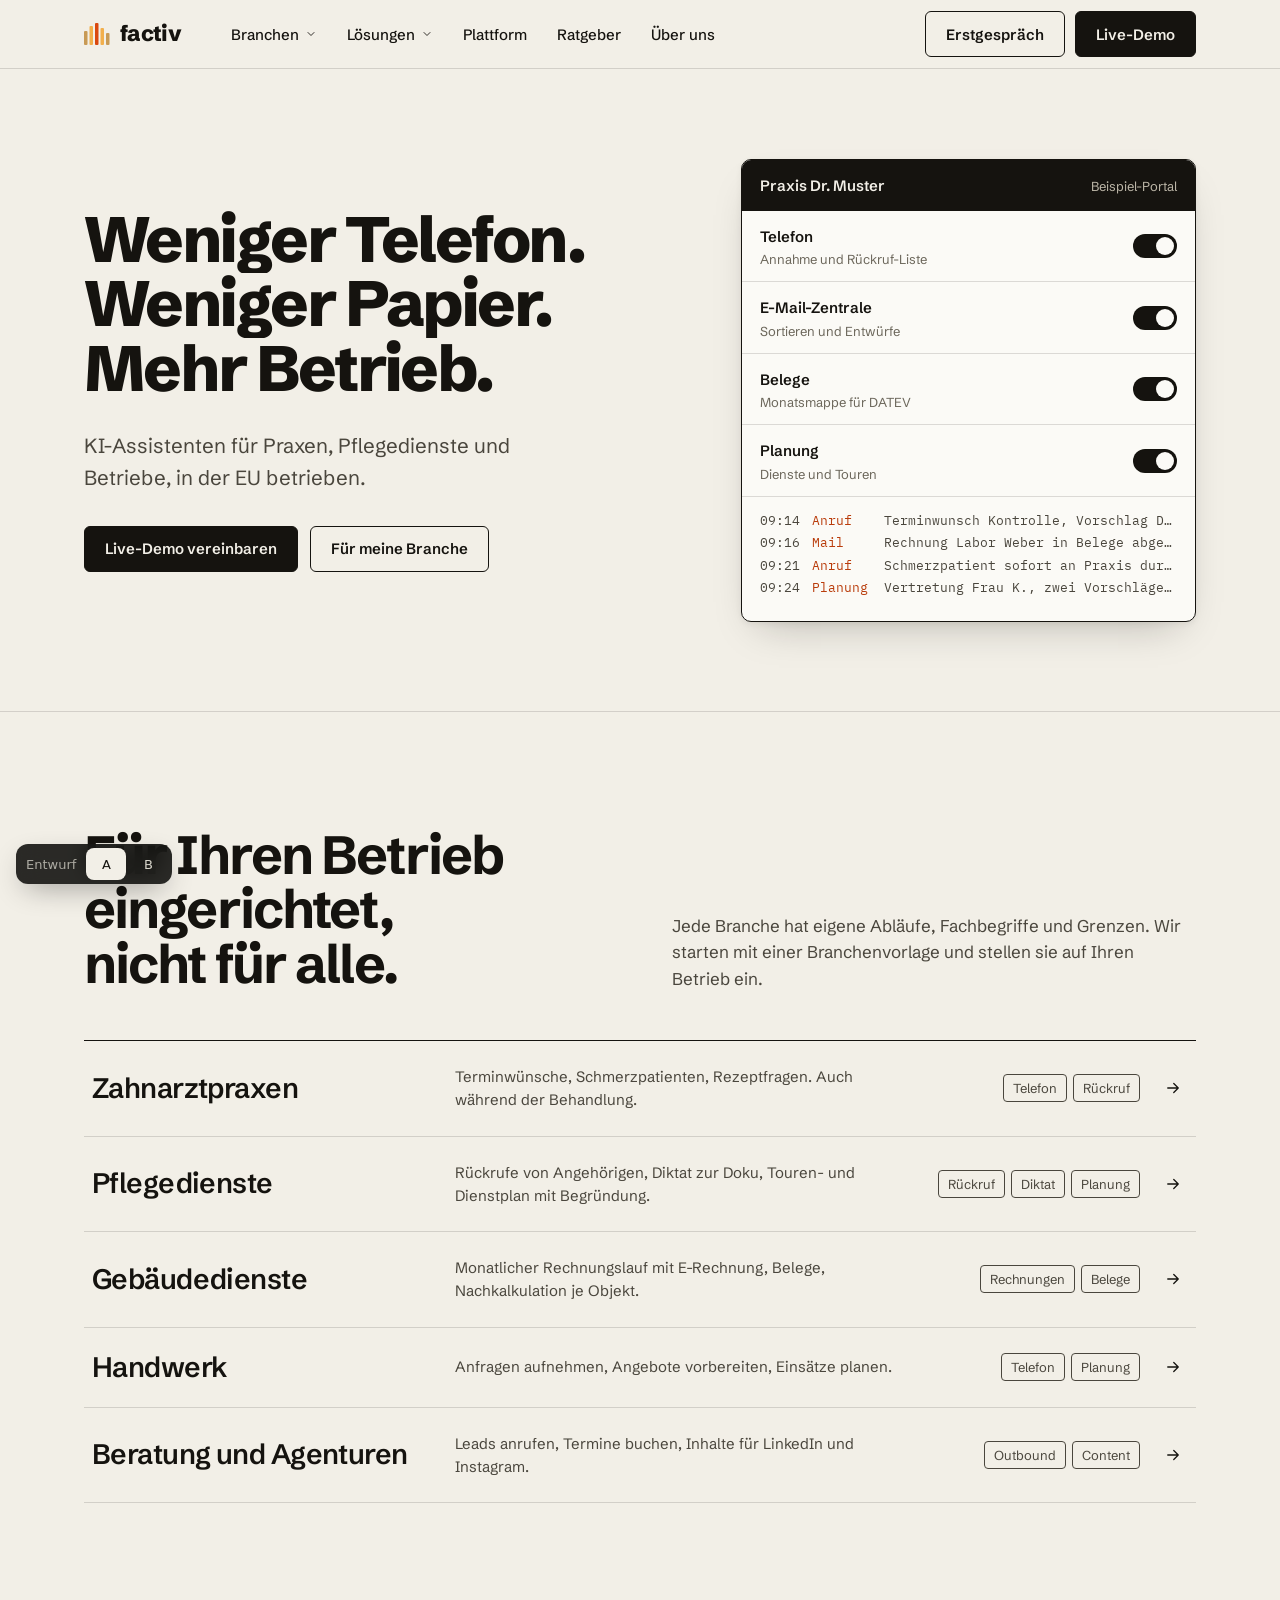
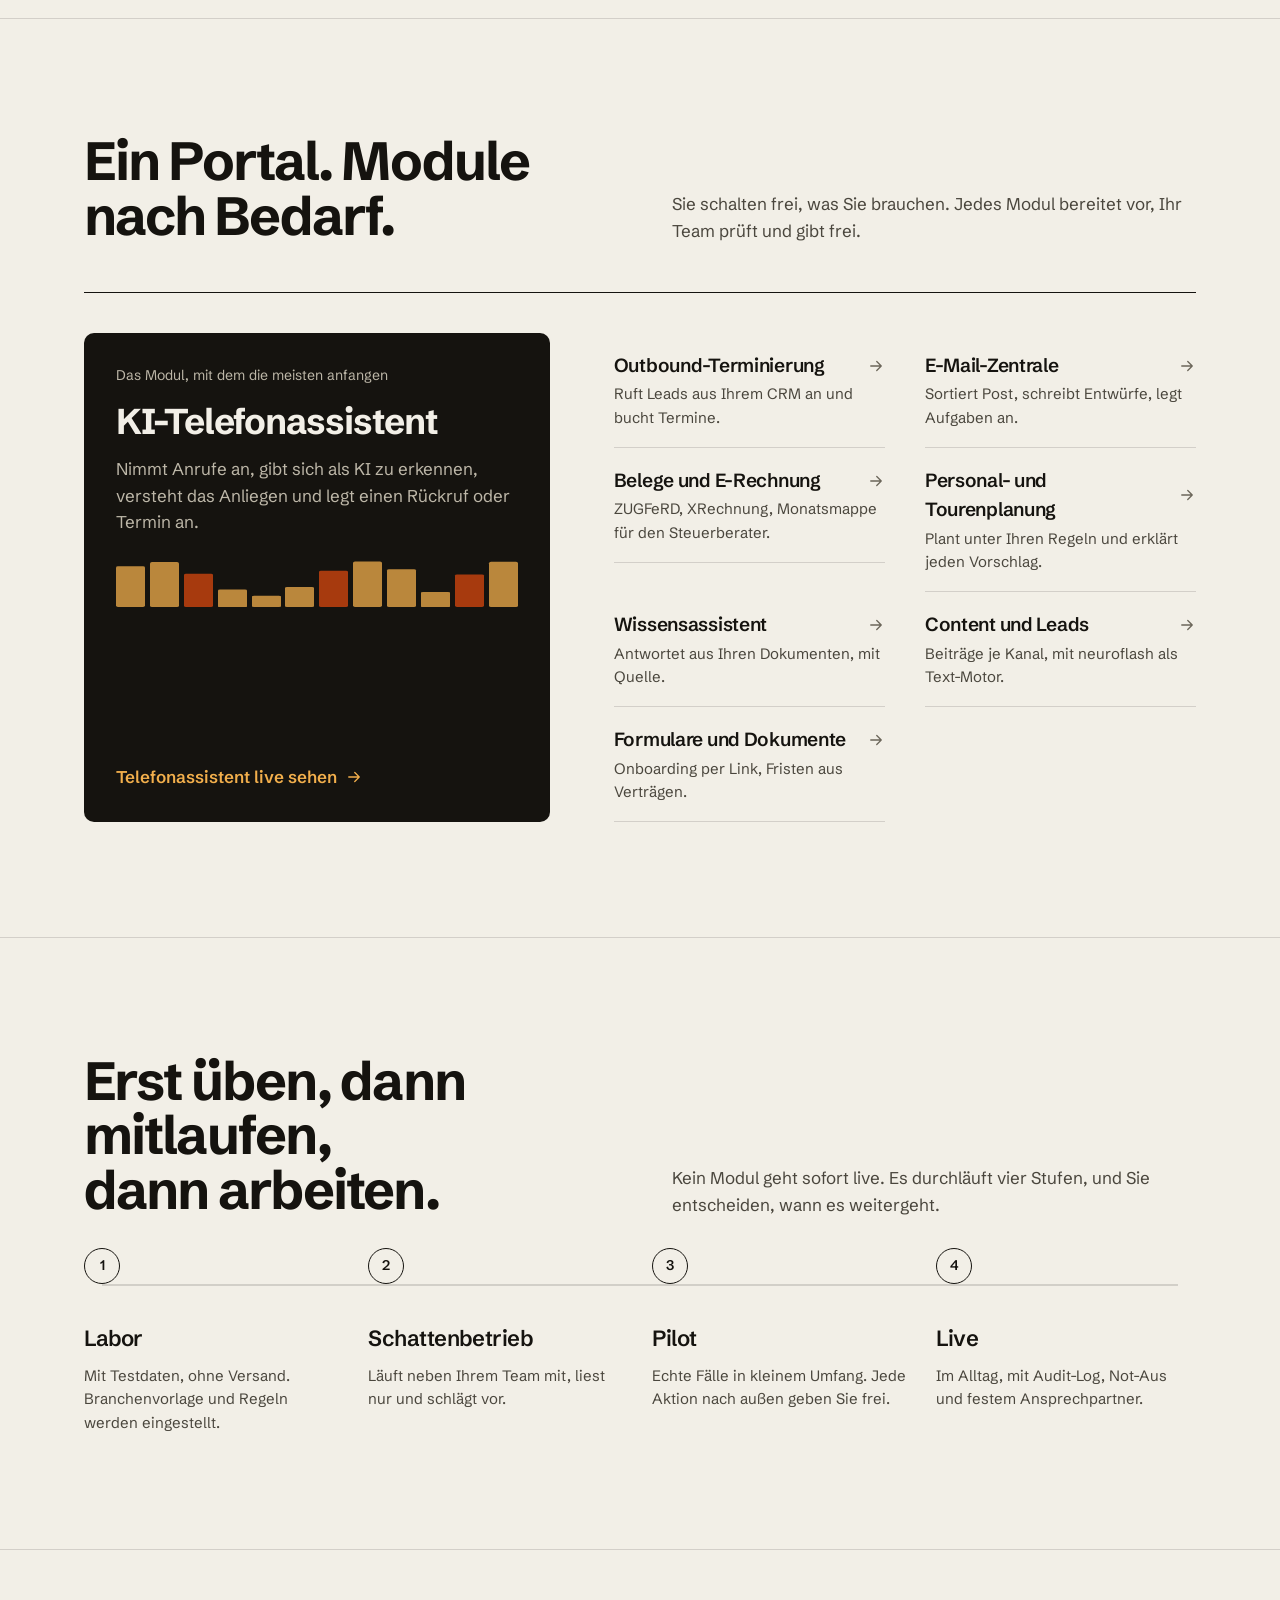
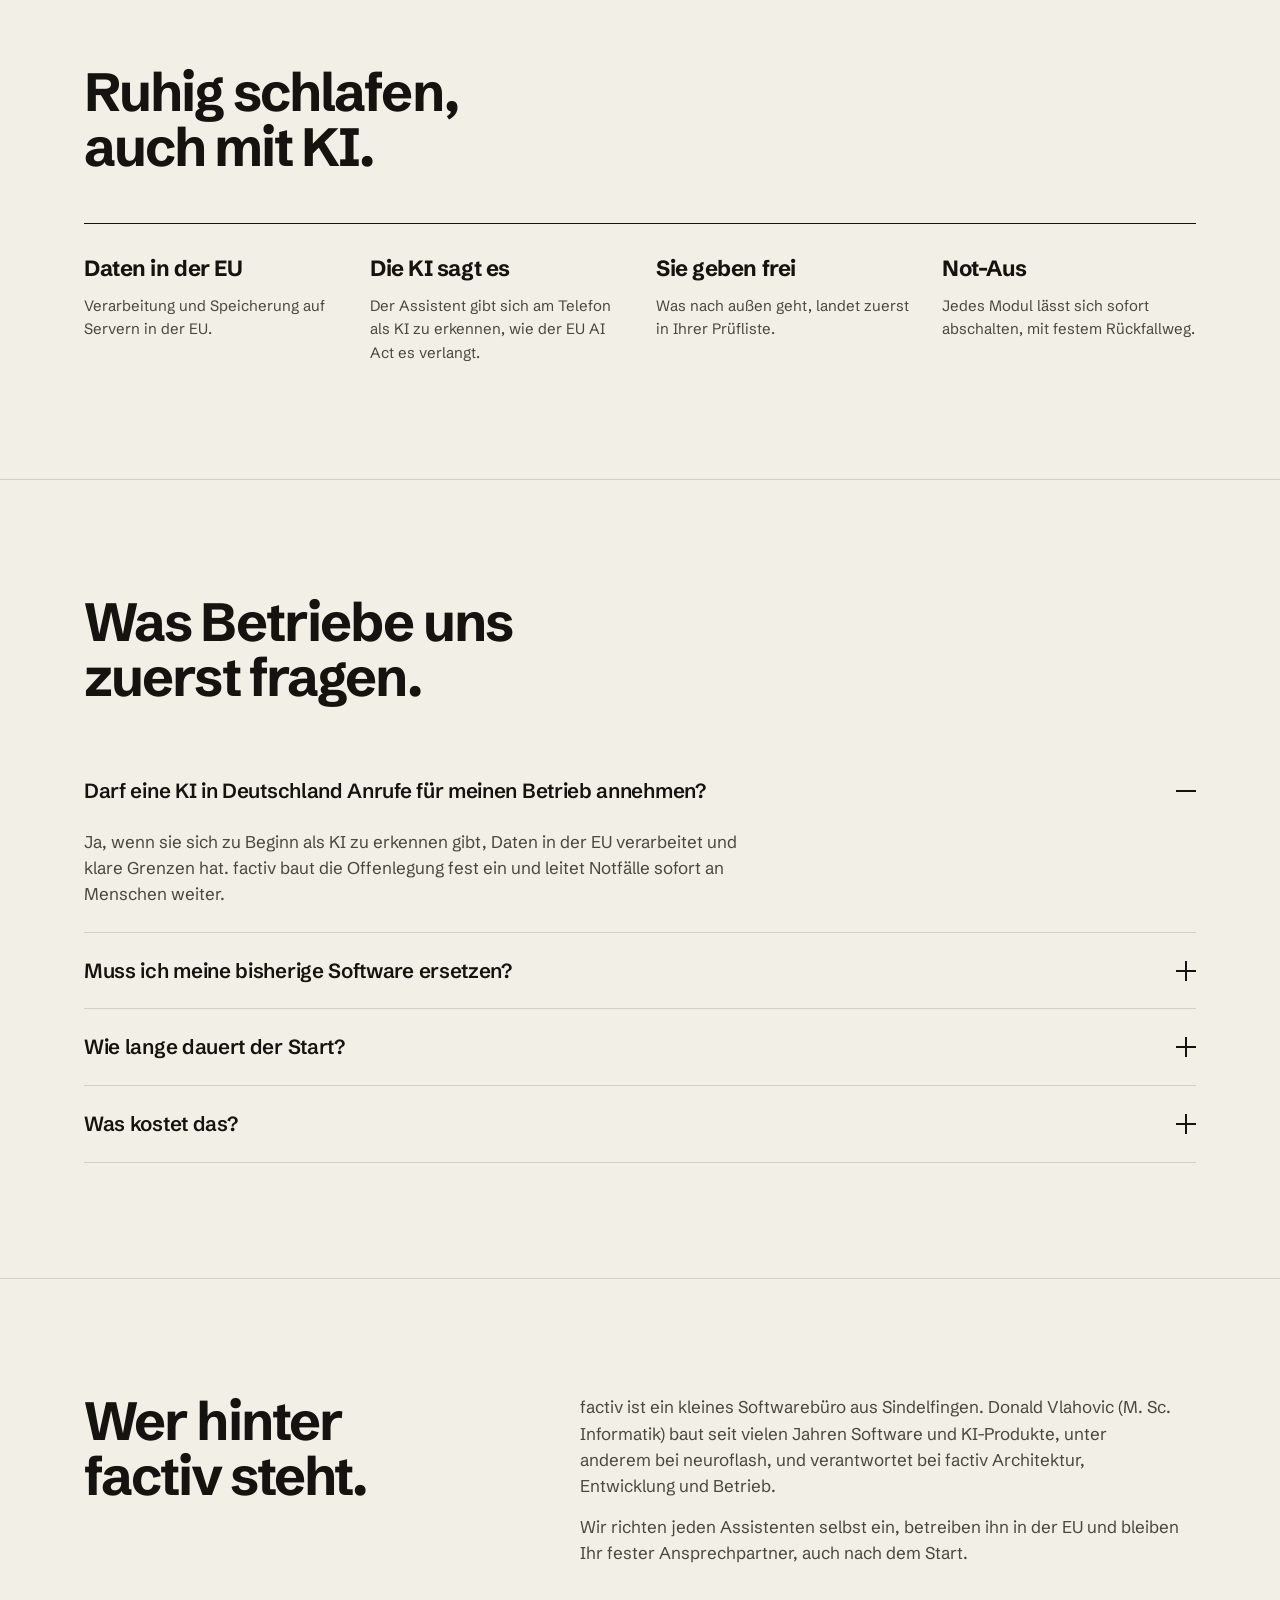
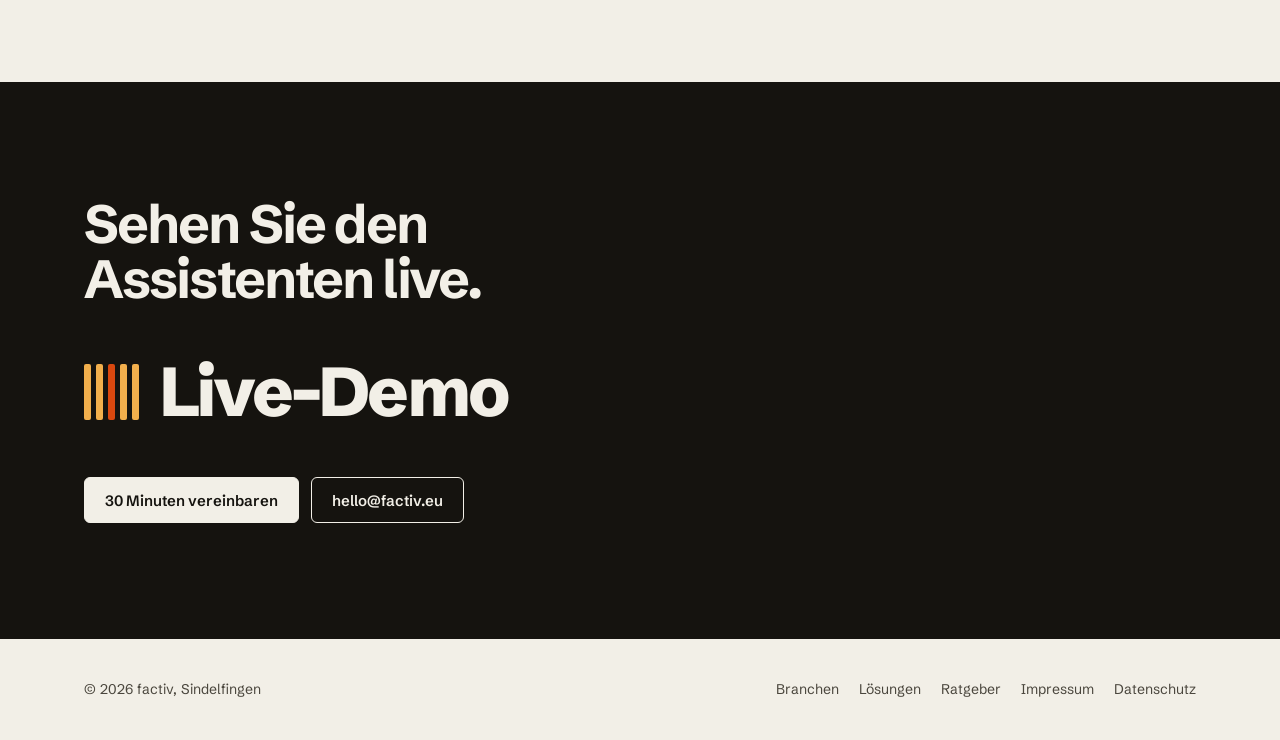
==== a/index.html @ 03c84c6b "feat: relaunch homepage, draft B at / and draft A at /a/ Co-Authored-By: Claude Opus 5.5 <noreply@an" ====
<!DOCTYPE html>
<html lang="de">
<head>
<meta charset="utf-8">
<meta name="viewport" content="width=device-width, initial-scale=1">
<title>factiv – KI-Assistenten für Praxen, Pflegedienste und Betriebe | EU-gehostet</title>
<meta name="description" content="factiv richtet KI-Assistenten für kleine und mittlere Betriebe in Deutschland ein: Telefon, E-Mail, Belege, Einsatzplanung. Branchenspezifisch, EU-gehostet, jede Aktion von Ihnen freigegeben.">
<link rel="canonical" href="https://factiv.eu/">
<meta name="robots" content="noindex, follow">
<link rel="icon" href="/assets/favicon/favicon.svg" type="image/svg+xml">
<link rel="preload" href="/assets/fonts-v5/schibsted-grotesk-latin-wght-normal.woff2" as="font" type="font/woff2" crossorigin>
<link rel="stylesheet" href="/assets/fonts-v5/fonts.css">
<script>document.documentElement.classList.add('js')</script>
<script type="application/ld+json">
{"@context":"https://schema.org","@graph":[
 {"@type":"Organization","@id":"https://factiv.eu/#org","name":"factiv","url":"https://factiv.eu/","email":"hello@factiv.eu","areaServed":"DE","knowsAbout":["KI-Telefonassistent","Outbound-Terminierung","E-Rechnung","Tourenplanung","DSGVO","EU AI Act"],"founder":{"@type":"Person","name":"Donald Vlahovic"},"sameAs":["https://linkedin.com/company/factiv"]},
 {"@type":"FAQPage","mainEntity":[
  {"@type":"Question","name":"Darf eine KI in Deutschland Anrufe für meinen Betrieb annehmen?","acceptedAnswer":{"@type":"Answer","text":"Ja, wenn sie sich zu Beginn als KI zu erkennen gibt, Daten in der EU verarbeitet und klare Grenzen hat. factiv baut die Offenlegung nach EU AI Act fest ein und leitet Notfälle sofort an Menschen weiter."}},
  {"@type":"Question","name":"Wo werden die Daten gespeichert?","acceptedAnswer":{"@type":"Answer","text":"Auf Servern in der EU."}}
 ]}
]}
</script>
<style>
/* hallmark: audit-fix v2 · theme: custom „Betriebsanleitung“ (paper, ink, one signal) · genre: modern-minimal · signature: Portal-Schalttafel im Hero */
/* critique: eyebrow, Abschnittsnummern, Karten-Raster, Block-Schatten, Status-Punkt und Mono-Kostüm entfernt; eine Bewegung pro Bildschirm */
/* waive 9 (mono): nur im Protokoll der Schalttafel, dort sind es Uhrzeiten und Daten */
:root{
  --paper:#F2EFE7; --paper-2:#E9E5DA; --paper-hi:#FBFAF6; --ink:#15130F; --ink-2:#4A463D; --ink-3:#6B665A;
  --on-ink:#F2EFE7; --on-ink-2:#BDB7A8;
  --rule:rgba(21,19,15,.14); --rule-strong:rgba(21,19,15,.32);
  --signal:#B93C0B; --signal-bright:#D9480F; --amber:#F2AF4C; --bronze:#C89A55; --ok:#3F7D3A;
  --shadow:0 18px 40px -18px rgba(21,19,15,.28),0 2px 6px rgba(21,19,15,.06);
  --f-display:"Schibsted Grotesk",system-ui,sans-serif; --f-mono:"IBM Plex Mono",ui-monospace,monospace;
  --ease-out:cubic-bezier(.23,1,.32,1); --ease-in-out:cubic-bezier(.77,0,.175,1); --spring:cubic-bezier(.34,1.4,.64,1);
  --pad:clamp(20px,5vw,72px); --max:1240px;
}
*{box-sizing:border-box;margin:0;padding:0}
html,body{overflow-x:clip}
html{scroll-behavior:smooth;-webkit-text-size-adjust:100%}
body{background:var(--paper);color:var(--ink);font-family:var(--f-display);font-size:17px;line-height:1.55;-webkit-font-smoothing:antialiased}
::selection{background:var(--ink);color:var(--paper)}
a{color:inherit;text-decoration:none}
:focus-visible{outline:2px solid var(--signal);outline-offset:3px;border-radius:4px;transition:none}
.wrap{max-width:var(--max);margin:0 auto;padding-inline:var(--pad)}
.label{font-size:14px;color:var(--ink-3)}
.sr{position:absolute;width:1px;height:1px;overflow:hidden;clip:rect(0 0 0 0);white-space:nowrap}
.ico{width:18px;height:18px;flex:0 0 18px;stroke:currentColor;fill:none;stroke-width:1.75;stroke-linecap:round;stroke-linejoin:round}
.logo-mark .b1,.logo-mark .b5{fill:var(--bronze)}.logo-mark .b2,.logo-mark .b4{fill:var(--amber)}.logo-mark .b3{fill:var(--signal-bright)}

/* NAV */
header{position:sticky;top:0;z-index:50;background:color-mix(in srgb,var(--paper) 90%,transparent);backdrop-filter:blur(10px);border-bottom:1px solid var(--rule)}
.nav{display:flex;align-items:center;gap:28px;height:68px}
.logo{display:flex;align-items:center;gap:10px;font-weight:800;font-size:22px;letter-spacing:-.03em}
.menu{display:flex;gap:2px;list-style:none;margin-left:8px}
.menu>li{position:relative}
.menu>li>a,.menu>li>button{display:flex;align-items:center;gap:6px;min-height:44px;padding:0 14px;font:500 15px var(--f-display);color:var(--ink);background:none;border:0;cursor:pointer;border-radius:6px;transition:background-color .15s var(--ease-out)}
.menu>li>button .ico{width:12px;height:12px;flex-basis:12px;transition:transform .2s var(--ease-out)}
.menu>li>button[aria-expanded=true] .ico{transform:rotate(180deg)}
.mega{position:absolute;top:calc(100% + 8px);left:-8px;width:620px;background:var(--paper-hi);border:1px solid var(--rule);border-radius:10px;padding:8px;display:grid;grid-template-columns:minmax(0,1fr) minmax(0,1fr);gap:2px;box-shadow:var(--shadow);
  opacity:0;transform:translateY(-4px) scale(.98);transform-origin:top left;visibility:hidden;transition:opacity .16s var(--ease-out),transform .2s var(--ease-out),visibility 0s .2s}
.menu>li.open .mega{opacity:1;transform:none;visibility:visible;transition:opacity .16s var(--ease-out),transform .2s var(--ease-out)}
.mega::before{content:"";position:absolute;inset:-10px 0 auto;height:10px}
.mega a{display:block;padding:12px 14px;border-radius:6px;transition:background-color .15s var(--ease-out)}
.mega b{display:block;font-weight:600;font-size:15px}
.mega span{font-size:14px;color:var(--ink-2)}
.mega .all{grid-column:1/-1;border-top:1px solid var(--rule);margin-top:6px;padding-top:12px;font-weight:600;font-size:14px;color:var(--signal);display:flex;align-items:center;gap:8px}
.nav-cta{margin-left:auto;display:flex;gap:10px;align-items:center}
.btn{display:inline-flex;align-items:center;gap:10px;min-height:46px;padding:0 20px;border-radius:6px;font:600 15px var(--f-display);border:1px solid var(--ink);cursor:pointer;transition:transform .15s var(--ease-out),background-color .2s var(--ease-out),color .2s var(--ease-out),border-color .2s var(--ease-out)}
.btn:active{transform:scale(.97)}
.btn.solid{background:var(--ink);color:var(--paper)}
.btn.ghost{background:transparent;color:var(--ink)}
@media (hover:hover) and (pointer:fine){
  .menu>li>a:hover,.menu>li>button:hover,.mega a:hover{background:var(--paper-2)}
  .btn.solid:hover{background:var(--signal);border-color:var(--signal)}
  .btn.ghost:hover{background:var(--ink);color:var(--paper)}
}
/* mobile menu */
.mnav{display:none;margin-left:auto}
.mnav summary{list-style:none;display:flex;align-items:center;gap:8px;min-height:44px;padding:0 14px;border:1px solid var(--ink);border-radius:6px;font-weight:600;cursor:pointer}
.mnav summary::-webkit-details-marker{display:none}
.mnav .sheet{position:absolute;left:0;right:0;top:68px;background:var(--paper-hi);border-bottom:1px solid var(--rule);padding:12px var(--pad) 24px;box-shadow:var(--shadow);max-height:calc(100dvh - 68px);overflow:auto}
.mnav[open] .sheet{animation:sheet .22s var(--ease-out)}
@keyframes sheet{from{opacity:0;transform:translateY(-6px)}}
.mnav h3{font-size:14px;font-weight:500;color:var(--ink-3);margin:14px 0 4px}
.mnav a{display:flex;min-height:44px;align-items:center;font-size:18px;font-weight:600;border-bottom:1px solid var(--rule)}
.mnav .btn{margin-top:16px;width:100%;justify-content:center;border-bottom:1px solid var(--ink)}

/* HERO */
.hero{padding-block:clamp(48px,7vw,104px) clamp(56px,7vw,96px);display:grid;grid-template-columns:minmax(0,1.2fr) minmax(0,.9fr);gap:clamp(32px,4vw,64px);align-items:center}
h1{font-size:clamp(40px,5vw,72px);line-height:.95;letter-spacing:-.04em;font-weight:800;overflow-wrap:break-word;min-width:0;text-wrap:balance}
h1 .line{display:block;overflow:hidden;padding-bottom:.06em;white-space:nowrap}
h1 .line>span{display:block}
.js h1 .line>span{transform:translateY(105%);animation:up .7s var(--ease-out) forwards}
.js h1 .line:nth-child(2)>span{animation-delay:.07s}.js h1 .line:nth-child(3)>span{animation-delay:.14s}
@keyframes up{to{transform:none}}
.lede{max-width:34ch;margin-top:28px;font-size:clamp(19px,1.6vw,22px);color:var(--ink-2)}
.hero-cta{display:flex;gap:12px;margin-top:32px;flex-wrap:wrap}
.js .lede,.js .hero-cta{opacity:0;animation:fade .5s .35s var(--ease-out) forwards}
.js .hero-cta{animation-delay:.42s}
@keyframes fade{from{opacity:0;transform:translateY(8px)}to{opacity:1;transform:none}}

/* Schalttafel = signature */
.plate{background:var(--paper-hi);border:1px solid var(--ink);border-radius:10px;overflow:hidden;box-shadow:var(--shadow)}
.plate-head{display:flex;justify-content:space-between;align-items:baseline;padding:14px 18px;background:var(--ink);color:var(--on-ink)}
.plate-head b{font-weight:600;font-size:15px}
.plate-head span{font-size:13px;color:var(--on-ink-2)}
.sw{display:flex;align-items:center;justify-content:space-between;gap:16px;padding:12px 18px;border-bottom:1px solid var(--rule)}
.sw b{font-weight:600;font-size:15px}.sw small{display:block;font-size:13px;color:var(--ink-3)}
.toggle{width:44px;height:24px;border-radius:12px;background:var(--paper-2);border:1px solid var(--rule-strong);position:relative;flex:0 0 44px;transition:background-color .2s var(--ease-out)}
.toggle::after{content:"";position:absolute;top:2px;left:2px;width:18px;height:18px;border-radius:50%;background:var(--paper-hi);box-shadow:0 1px 2px rgba(21,19,15,.3);transition:transform .28s var(--spring)}
.sw.on .toggle{background:var(--ink)}.sw.on .toggle::after{transform:translateX(20px)}
.log{list-style:none;padding:12px 18px 14px;min-height:124px;font:12.5px/1.8 var(--f-mono);color:var(--ink-2);font-variant-numeric:tabular-nums}
.log li{display:grid;grid-template-columns:44px 64px minmax(0,1fr);gap:8px}
.log li.new{animation:logIn .26s var(--ease-out)}
.log em{font-style:normal;color:var(--signal)}
.log span{overflow:hidden;text-overflow:ellipsis;white-space:nowrap}
@keyframes logIn{from{opacity:0;transform:translateY(4px)}}

/* sections */
section{padding-block:clamp(72px,9vw,128px);border-top:1px solid var(--rule)}
.sec-head{display:grid;grid-template-columns:minmax(0,1fr) minmax(0,1fr);gap:24px 64px;align-items:end;margin-bottom:48px}
h2{font-size:clamp(32px,4.2vw,56px);line-height:1.02;letter-spacing:-.035em;font-weight:700;max-width:16ch;text-wrap:balance;overflow-wrap:break-word;min-width:0}
.sec-head p{color:var(--ink-2);max-width:52ch}

/* branchen list */
.rows{border-top:1px solid var(--ink)}
.row{display:grid;grid-template-columns:minmax(0,1fr) minmax(0,1.3fr) 220px 24px;gap:24px;align-items:center;padding:24px 8px;border-bottom:1px solid var(--rule);position:relative;isolation:isolate;transition:color .2s var(--ease-out)}
.row::before{content:"";position:absolute;inset:0;background:var(--ink);z-index:-1;clip-path:inset(0 100% 0 0);transition:clip-path .28s var(--ease-out)}
.row h3{font-size:clamp(22px,2.2vw,30px);letter-spacing:-.02em;font-weight:600;line-height:1.1}
.row p{color:var(--ink-2);font-size:15px;transition:color .2s var(--ease-out)}
.tags{display:flex;gap:6px;flex-wrap:wrap;justify-content:flex-end}
.tag{font-size:13px;padding:3px 9px;border:1px solid currentColor;border-radius:4px;color:var(--ink-2);transition:color .2s var(--ease-out)}
.row .ico{transition:transform .2s var(--ease-out)}
@media (hover:hover) and (pointer:fine){
  .row:hover::before{clip-path:inset(0 0 0 0)}
  .row:hover,.row:hover .tag{color:var(--on-ink)}.row:hover p{color:var(--on-ink-2)}
  .row:hover .ico{transform:translateX(4px);color:var(--amber)}
}

/* Lösungen: ein Hauptmodul + Katalogliste statt Karten-Raster */
.catalog{display:grid;grid-template-columns:minmax(0,1fr) minmax(0,1.25fr);gap:clamp(32px,5vw,72px);border-top:1px solid var(--ink);padding-top:40px}
.lead-mod{background:var(--ink);color:var(--on-ink);border-radius:10px;padding:32px;display:flex;flex-direction:column;gap:16px;min-height:380px}
.lead-mod .label{color:var(--on-ink-2)}
.lead-mod h3{font-size:clamp(28px,2.8vw,38px);letter-spacing:-.03em;line-height:1.05;font-weight:700}
.lead-mod p{color:var(--on-ink-2);max-width:40ch}
.lead-mod a{margin-top:auto;display:inline-flex;align-items:center;gap:8px;font-weight:600;color:var(--amber)}
.meter{display:flex;align-items:flex-end;gap:5px;height:56px}
.meter i{flex:1;height:100%;border-radius:2px;background:var(--amber);transform-origin:bottom;transform:scaleY(.25);opacity:.75}
.meter i:nth-child(4n+3){background:var(--signal-bright)}
.mods{list-style:none;display:grid;grid-template-columns:minmax(0,1fr) minmax(0,1fr);gap:0 40px}
.mods li a{display:block;padding:18px 0;border-bottom:1px solid var(--rule)}
.mods b{display:flex;align-items:center;justify-content:space-between;gap:8px;font-weight:600;font-size:19px;letter-spacing:-.015em}
.mods span{display:block;font-size:15px;color:var(--ink-2);margin-top:2px}
.mods .ico{color:var(--ink-3);transition:transform .2s var(--ease-out),color .2s var(--ease-out)}
@media (hover:hover) and (pointer:fine){.mods a:hover .ico{transform:translateX(4px);color:var(--signal)}}

/* process */
.proc{position:relative;display:grid;grid-template-columns:repeat(4,minmax(0,1fr));gap:24px;padding-top:56px}
.proc-line{position:absolute;top:18px;left:18px;right:18px;height:2px;background:var(--rule)}
.proc-line i{position:absolute;inset:0;background:var(--signal);transform-origin:left;transform:scaleX(var(--p,1))}
.stage .n{position:relative;width:36px;height:36px;border-radius:50%;border:1px solid var(--ink);display:grid;place-items:center;font-weight:600;font-size:14px;background:var(--paper);margin:-74px 0 38px;transition:background-color .25s var(--ease-out),color .25s var(--ease-out)}
.stage.lit .n{background:var(--ink);color:var(--paper)}
.stage h3{font-size:22px;font-weight:600;letter-spacing:-.02em;margin-bottom:8px}
.stage p{font-size:15px;color:var(--ink-2);max-width:30ch}

/* trust */
.trust{display:grid;grid-template-columns:repeat(4,minmax(0,1fr));gap:32px;border-top:1px solid var(--ink);padding-top:28px}
.trust b{display:block;font-size:22px;letter-spacing:-.02em;font-weight:700;margin-bottom:8px}
.trust p{font-size:15px;color:var(--ink-2);max-width:30ch}

/* faq: kein Höhen-Tween, nur Inhalt blendet ein */
.faq details{border-bottom:1px solid var(--rule)}
.faq summary{list-style:none;cursor:pointer;display:flex;justify-content:space-between;align-items:center;gap:24px;min-height:44px;padding:22px 0;font-size:clamp(19px,1.6vw,22px);font-weight:600;letter-spacing:-.015em}
.faq summary::-webkit-details-marker{display:none}
.faq summary .pm{flex:0 0 20px;height:20px;position:relative}
.faq summary .pm::before,.faq summary .pm::after{content:"";position:absolute;left:0;right:0;top:9px;height:2px;background:var(--ink);transition:transform .22s var(--ease-out)}
.faq summary .pm::after{transform:rotate(90deg)}
.faq details[open] summary .pm::after{transform:rotate(0)}
.faq details p{color:var(--ink-2);max-width:68ch;padding-bottom:24px}
.faq details[open] p{animation:fade .24s var(--ease-out)}

/* cta */
.cta{background:var(--ink);color:var(--on-ink);border:0}
.cta h2{max-width:18ch;color:var(--on-ink)}
.cta .phone{font-size:clamp(36px,5.4vw,80px);font-weight:800;letter-spacing:-.04em;margin:32px 0;display:inline-flex;align-items:center;gap:20px}
.wave{display:flex;gap:5px;align-items:center;height:56px}
.wave i{width:7px;height:56px;border-radius:2px;background:var(--amber);transform-origin:center;animation:eq 1.1s var(--ease-in-out) infinite alternate}
.wave i:nth-child(2){animation-delay:-.3s}.wave i:nth-child(3){animation-delay:-.6s;background:var(--signal-bright)}.wave i:nth-child(4){animation-delay:-.9s}.wave i:nth-child(5){animation-delay:-.45s}
@keyframes eq{from{transform:scaleY(.2)}to{transform:scaleY(1)}}
.cta .btn{border-color:var(--on-ink);color:var(--on-ink);background:transparent}
.cta .btn.solid{background:var(--on-ink);color:var(--ink)}
@media (hover:hover) and (pointer:fine){.cta .btn.solid:hover{background:var(--amber);border-color:var(--amber)}.cta .btn:not(.solid):hover{background:var(--on-ink);color:var(--ink)}}
footer{padding-block:40px;font-size:14px;color:var(--ink-2);display:flex;justify-content:space-between;flex-wrap:wrap;gap:16px}
footer nav{display:flex;gap:20px;flex-wrap:wrap}
@media (hover:hover){footer a:hover{color:var(--ink);text-decoration:underline;text-underline-offset:3px}}

/* eine Einblendung, nur mit JS */
.js .rv{opacity:0;transform:translateY(14px);transition:opacity .5s var(--ease-out),transform .5s var(--ease-out)}
.js .rv.in{opacity:1;transform:none}

@media (max-width:980px){
  .menu,.nav-cta{display:none}.mnav{display:block}
  .hero,.sec-head,.catalog{grid-template-columns:minmax(0,1fr)}
  .row{grid-template-columns:minmax(0,1fr) 24px}.row p,.row .tags{display:none}
  .mods{grid-template-columns:minmax(0,1fr)}
  .trust{grid-template-columns:minmax(0,1fr) minmax(0,1fr)}
  .proc{grid-template-columns:minmax(0,1fr) minmax(0,1fr);row-gap:72px}.proc-line{display:none}
  .stage .n{margin:-56px 0 20px}
}
@media (max-width:520px){.trust{grid-template-columns:minmax(0,1fr)}.cta .phone{gap:14px}.wave{height:40px}.wave i{height:40px;width:5px}}
@media (prefers-reduced-motion:reduce){
  html{scroll-behavior:auto}
  .js h1 .line>span{transform:none;animation:none}
  .js .lede,.js .hero-cta{animation:fadeOnly .3s forwards}
  @keyframes fadeOnly{from{opacity:0}to{opacity:1}}
  .js .rv{transform:none;transition:opacity .3s}
  .wave i{animation:none;transform:scaleY(.6)}
  .row::before,.toggle::after,.row .ico,.mods .ico{transition:none}
  .log li.new{animation:none}
}
.proto{position:fixed;bottom:16px;left:16px;z-index:99;font-size:12px;font-weight:600;background:var(--signal);color:var(--paper-hi);padding:6px 10px;border-radius:4px}

.vswitch{position:fixed;left:16px;bottom:16px;z-index:200;display:flex;align-items:center;gap:2px;padding:4px;border-radius:12px;background:rgba(14,14,12,.88);backdrop-filter:blur(10px);-webkit-backdrop-filter:blur(10px);box-shadow:0 10px 30px -10px rgba(0,0,0,.45);font:500 13px/1 system-ui,sans-serif;color:#d9d6cc}.vswitch span{padding:0 8px 0 6px;opacity:.75}.vswitch a{display:grid;place-items:center;min-width:40px;height:32px;padding:0 10px;border-radius:8px;color:#d9d6cc;text-decoration:none;transition:background .2s cubic-bezier(.23,1,.32,1),color .2s}.vswitch a:hover{background:rgba(255,255,255,.1);color:#fff}.vswitch a[aria-current=page]{background:#f2efe7;color:#15130f}.vswitch a:focus-visible{outline:2px solid #f2af4c;outline-offset:2px}@media print{.vswitch{display:none}}[id]{scroll-margin-top:96px}
.about{display:grid;grid-template-columns:1fr 1.4fr;gap:56px;align-items:start}.about h2{max-width:14ch}.about p{color:var(--ink-2);max-width:60ch}.about p+p{margin-top:14px}@media(max-width:980px){.about{grid-template-columns:1fr;gap:20px}}
</style>
</head>
<body>

<header>
 <nav class="wrap nav" aria-label="Hauptnavigation">
  <a href="/a/" class="logo" aria-label="factiv Startseite">
   <svg class="logo-mark" width="26" height="22" viewBox="0 0 26 22" aria-hidden="true"><rect class="b1" x="0" y="8" width="3.5" height="14" rx="1"/><rect class="b2" x="5.5" y="3" width="3.5" height="19" rx="1"/><rect class="b3" x="11" y="0" width="3.5" height="22" rx="1"/><rect class="b4" x="16.5" y="5" width="3.5" height="17" rx="1"/><rect class="b5" x="22" y="10" width="3.5" height="12" rx="1"/></svg>
   factiv
  </a>
  <ul class="menu">
   <li><button aria-expanded="false" aria-controls="m-branchen">Branchen <svg class="ico" viewBox="0 0 24 24" aria-hidden="true"><path d="M6 9l6 6 6-6"/></svg></button>
    <div class="mega" id="m-branchen">
     <a href="#branchen"><b>Zahnarztpraxen</b><span>Telefon besetzt, auch in der Behandlung</span></a>
     <a href="#branchen"><b>Arztpraxen</b><span>Rezepte, Termine, Rückrufe sortiert</span></a>
     <a href="#branchen"><b>Pflegedienste</b><span>Rückrufe, Diktat, Touren- und Dienstplan</span></a>
     <a href="#branchen"><b>Gebäudedienste</b><span>Rechnungslauf, Belege, Einsatzplanung</span></a>
     <a href="#branchen"><b>Handwerk</b><span>Anfragen, Angebote, Einsätze</span></a>
     <a href="#branchen"><b>Beratung und Agenturen</b><span>Outbound-Termine, Content, Leads</span></a>
     <a href="#branchen" class="all">Alle Branchen <svg class="ico" viewBox="0 0 24 24" aria-hidden="true"><path d="M5 12h14M13 6l6 6-6 6"/></svg></a>
    </div></li>
   <li><button aria-expanded="false" aria-controls="m-loesungen">Lösungen <svg class="ico" viewBox="0 0 24 24" aria-hidden="true"><path d="M6 9l6 6 6-6"/></svg></button>
    <div class="mega" id="m-loesungen">
     <a href="#loesungen"><b>KI-Telefonassistent</b><span>Nimmt an, versteht, legt ab</span></a>
     <a href="#loesungen"><b>Outbound-Terminierung</b><span>Ruft Ihre Leads an und bucht Termine</span></a>
     <a href="#loesungen"><b>E-Mail-Zentrale</b><span>Sortiert, entwirft, Sie geben frei</span></a>
     <a href="#loesungen"><b>Belege und E-Rechnung</b><span>Monatsmappe für den Steuerberater</span></a>
     <a href="#loesungen"><b>Personal- und Tourenplanung</b><span>Vorschlag mit Begründung</span></a>
     <a href="#loesungen"><b>Content und Leads</b><span>Mit neuroflash als Text-Motor</span></a>
     <a href="#loesungen" class="all">Plattform ansehen <svg class="ico" viewBox="0 0 24 24" aria-hidden="true"><path d="M5 12h14M13 6l6 6-6 6"/></svg></a>
    </div></li>
   <li><a href="#ablauf">Plattform</a></li>
   <li><a href="#faq">Ratgeber</a></li>
   <li><a href="#ueber-uns">Über uns</a></li>
  </ul>
  <div class="nav-cta"><a class="btn ghost" href="#kontakt">Erstgespräch</a><a class="btn solid" href="#kontakt">Live-Demo</a></div>
  <details class="mnav">
   <summary aria-label="Menü öffnen">Menü</summary>
   <div class="sheet">
    <h3>Branchen</h3>
    <a href="#branchen">Zahnarztpraxen</a><a href="#branchen">Pflegedienste</a><a href="#branchen">Gebäudedienste</a><a href="#branchen">Handwerk</a><a href="#branchen">Beratung und Agenturen</a>
    <h3>Mehr</h3>
    <a href="#loesungen">Lösungen</a><a href="#ablauf">Plattform</a><a href="#faq">Ratgeber</a><a href="#kontakt">Über uns</a>
    <a class="btn solid" href="#kontakt">Live-Demo</a>
   </div>
  </details>
 </nav>
</header>

<main>
<div class="wrap hero">
 <div>
  <h1><span class="line"><span>Weniger Telefon.</span></span><span class="line"><span>Weniger Papier.</span></span><span class="line"><span>Mehr Betrieb.</span></span></h1>
  <p class="lede">KI-Assistenten für Praxen, Pflegedienste und Betriebe, in der EU betrieben.</p>
  <div class="hero-cta"><a class="btn solid" href="#kontakt">Live-Demo vereinbaren</a><a class="btn ghost" href="#branchen">Für meine Branche</a></div>
 </div>
 <aside class="plate" aria-label="Beispiel: aktive Module eines Betriebs">
  <div class="plate-head"><b>Praxis Dr. Muster</b><span>Beispiel-Portal</span></div>
  <div class="sw on" data-sw><div><b>Telefon</b><small>Annahme und Rückruf-Liste</small></div><span class="toggle" aria-hidden="true"></span></div>
  <div class="sw on" data-sw><div><b>E-Mail-Zentrale</b><small>Sortieren und Entwürfe</small></div><span class="toggle" aria-hidden="true"></span></div>
  <div class="sw on" data-sw><div><b>Belege</b><small>Monatsmappe für DATEV</small></div><span class="toggle" aria-hidden="true"></span></div>
  <div class="sw on" data-sw><div><b>Planung</b><small>Dienste und Touren</small></div><span class="toggle" aria-hidden="true"></span></div>
  <ol class="log" id="log" aria-label="Beispielprotokoll">
   <li><span>09:14</span><em>Anruf</em><span>Terminwunsch Kontrolle, Vorschlag Do 9:30</span></li>
   <li><span>09:16</span><em>Mail</em><span>Rechnung Labor Weber in Belege abgelegt</span></li>
   <li><span>09:21</span><em>Anruf</em><span>Schmerzpatient sofort an Praxis durchgestellt</span></li>
   <li><span>09:24</span><em>Planung</em><span>Vertretung Frau K., zwei Vorschläge mit Begründung</span></li>
  </ol>
 </aside>
</div>

<section id="branchen">
 <div class="wrap">
  <div class="sec-head rv"><h2>Für Ihren Betrieb eingerichtet, nicht für alle.</h2><p>Jede Branche hat eigene Abläufe, Fachbegriffe und Grenzen. Wir starten mit einer Branchenvorlage und stellen sie auf Ihren Betrieb ein.</p></div>
  <div class="rows rv">
   <a class="row" href="#kontakt"><h3>Zahnarztpraxen</h3><p>Terminwünsche, Schmerzpatienten, Rezeptfragen. Auch während der Behandlung.</p><div class="tags"><span class="tag">Telefon</span><span class="tag">Rückruf</span></div><svg class="ico" viewBox="0 0 24 24" aria-hidden="true"><path d="M5 12h14M13 6l6 6-6 6"/></svg></a>
   <a class="row" href="#kontakt"><h3>Pflegedienste</h3><p>Rückrufe von Angehörigen, Diktat zur Doku, Touren- und Dienstplan mit Begründung.</p><div class="tags"><span class="tag">Rückruf</span><span class="tag">Diktat</span><span class="tag">Planung</span></div><svg class="ico" viewBox="0 0 24 24" aria-hidden="true"><path d="M5 12h14M13 6l6 6-6 6"/></svg></a>
   <a class="row" href="#kontakt"><h3>Gebäudedienste</h3><p>Monatlicher Rechnungslauf mit E-Rechnung, Belege, Nachkalkulation je Objekt.</p><div class="tags"><span class="tag">Rechnungen</span><span class="tag">Belege</span></div><svg class="ico" viewBox="0 0 24 24" aria-hidden="true"><path d="M5 12h14M13 6l6 6-6 6"/></svg></a>
   <a class="row" href="#kontakt"><h3>Handwerk</h3><p>Anfragen aufnehmen, Angebote vorbereiten, Einsätze planen.</p><div class="tags"><span class="tag">Telefon</span><span class="tag">Planung</span></div><svg class="ico" viewBox="0 0 24 24" aria-hidden="true"><path d="M5 12h14M13 6l6 6-6 6"/></svg></a>
   <a class="row" href="#kontakt"><h3>Beratung und Agenturen</h3><p>Leads anrufen, Termine buchen, Inhalte für LinkedIn und Instagram.</p><div class="tags"><span class="tag">Outbound</span><span class="tag">Content</span></div><svg class="ico" viewBox="0 0 24 24" aria-hidden="true"><path d="M5 12h14M13 6l6 6-6 6"/></svg></a>
  </div>
 </div>
</section>

<section id="loesungen">
 <div class="wrap">
  <div class="sec-head rv"><h2>Ein Portal. Module nach Bedarf.</h2><p>Sie schalten frei, was Sie brauchen. Jedes Modul bereitet vor, Ihr Team prüft und gibt frei.</p></div>
  <div class="catalog rv">
   <article class="lead-mod">
    <span class="label">Das Modul, mit dem die meisten anfangen</span>
    <h3>KI-Telefonassistent</h3>
    <p>Nimmt Anrufe an, gibt sich als KI zu erkennen, versteht das Anliegen und legt einen Rückruf oder Termin an.</p>
    <div class="meter" id="meter" aria-hidden="true"><i></i><i></i><i></i><i></i><i></i><i></i><i></i><i></i><i></i><i></i><i></i><i></i></div>
    <a href="#kontakt">Telefonassistent live sehen <svg class="ico" viewBox="0 0 24 24" aria-hidden="true"><path d="M5 12h14M13 6l6 6-6 6"/></svg></a>
   </article>
   <ul class="mods">
    <li><a href="#kontakt"><b>Outbound-Terminierung <svg class="ico" viewBox="0 0 24 24" aria-hidden="true"><path d="M5 12h14M13 6l6 6-6 6"/></svg></b><span>Ruft Leads aus Ihrem CRM an und bucht Termine.</span></a></li>
    <li><a href="#kontakt"><b>E-Mail-Zentrale <svg class="ico" viewBox="0 0 24 24" aria-hidden="true"><path d="M5 12h14M13 6l6 6-6 6"/></svg></b><span>Sortiert Post, schreibt Entwürfe, legt Aufgaben an.</span></a></li>
    <li><a href="#kontakt"><b>Belege und E-Rechnung <svg class="ico" viewBox="0 0 24 24" aria-hidden="true"><path d="M5 12h14M13 6l6 6-6 6"/></svg></b><span>ZUGFeRD, XRechnung, Monatsmappe für den Steuerberater.</span></a></li>
    <li><a href="#kontakt"><b>Personal- und Tourenplanung <svg class="ico" viewBox="0 0 24 24" aria-hidden="true"><path d="M5 12h14M13 6l6 6-6 6"/></svg></b><span>Plant unter Ihren Regeln und erklärt jeden Vorschlag.</span></a></li>
    <li><a href="#kontakt"><b>Wissensassistent <svg class="ico" viewBox="0 0 24 24" aria-hidden="true"><path d="M5 12h14M13 6l6 6-6 6"/></svg></b><span>Antwortet aus Ihren Dokumenten, mit Quelle.</span></a></li>
    <li><a href="#kontakt"><b>Content und Leads <svg class="ico" viewBox="0 0 24 24" aria-hidden="true"><path d="M5 12h14M13 6l6 6-6 6"/></svg></b><span>Beiträge je Kanal, mit neuroflash als Text-Motor.</span></a></li>
    <li><a href="#kontakt"><b>Formulare und Dokumente <svg class="ico" viewBox="0 0 24 24" aria-hidden="true"><path d="M5 12h14M13 6l6 6-6 6"/></svg></b><span>Onboarding per Link, Fristen aus Verträgen.</span></a></li>
   </ul>
  </div>
 </div>
</section>

<section id="ablauf">
 <div class="wrap">
  <div class="sec-head rv"><h2>Erst üben, dann mitlaufen, dann arbeiten.</h2><p>Kein Modul geht sofort live. Es durchläuft vier Stufen, und Sie entscheiden, wann es weitergeht.</p></div>
  <div class="proc" id="proc">
   <div class="proc-line" aria-hidden="true"><i id="procLine"></i></div>
   <div class="stage lit"><div class="n">1</div><h3>Labor</h3><p>Mit Testdaten, ohne Versand. Branchenvorlage und Regeln werden eingestellt.</p></div>
   <div class="stage lit"><div class="n">2</div><h3>Schattenbetrieb</h3><p>Läuft neben Ihrem Team mit, liest nur und schlägt vor.</p></div>
   <div class="stage lit"><div class="n">3</div><h3>Pilot</h3><p>Echte Fälle in kleinem Umfang. Jede Aktion nach außen geben Sie frei.</p></div>
   <div class="stage lit"><div class="n">4</div><h3>Live</h3><p>Im Alltag, mit Audit-Log, Not-Aus und festem Ansprechpartner.</p></div>
  </div>
 </div>
</section>

<section>
 <div class="wrap">
  <div class="sec-head rv"><h2>Ruhig schlafen, auch mit KI.</h2></div>
  <div class="trust rv">
   <div><b>Daten in der EU</b><p>Verarbeitung und Speicherung auf Servern in der EU.</p></div>
   <div><b>Die KI sagt es</b><p>Der Assistent gibt sich am Telefon als KI zu erkennen, wie der EU AI Act es verlangt.</p></div>
   <div><b>Sie geben frei</b><p>Was nach außen geht, landet zuerst in Ihrer Prüfliste.</p></div>
   <div><b>Not-Aus</b><p>Jedes Modul lässt sich sofort abschalten, mit festem Rückfallweg.</p></div>
  </div>
 </div>
</section>

<section id="faq" class="faq">
 <div class="wrap">
  <div class="sec-head rv"><h2>Was Betriebe uns zuerst fragen.</h2></div>
  <div class="rv">
   <details open><summary>Darf eine KI in Deutschland Anrufe für meinen Betrieb annehmen?<span class="pm" aria-hidden="true"></span></summary><p>Ja, wenn sie sich zu Beginn als KI zu erkennen gibt, Daten in der EU verarbeitet und klare Grenzen hat. factiv baut die Offenlegung fest ein und leitet Notfälle sofort an Menschen weiter.</p></details>
   <details><summary>Muss ich meine bisherige Software ersetzen?<span class="pm" aria-hidden="true"></span></summary><p>Nein. Die Module arbeiten neben Ihren Systemen und übergeben an Kalender, CRM oder Steuerberater. Wo es eine Schnittstelle gibt, nutzen wir sie.</p></details>
   <details><summary>Wie lange dauert der Start?<span class="pm" aria-hidden="true"></span></summary><p>Ein Modul mit fertiger Branchenvorlage ist in wenigen Tagen im Labor. Wie schnell es live geht, entscheiden Sie nach dem Schattenbetrieb.</p></details>
   <details><summary>Was kostet das?<span class="pm" aria-hidden="true"></span></summary><p>Eine monatliche Grundgebühr für das Portal, ein Preis je aktivem Modul und der tatsächliche KI-Verbrauch. Im Erstgespräch rechnen wir es für Ihren Betrieb durch.</p></details>
  </div>
 </div>
</section>

<section id="ueber-uns" aria-labelledby="h-about">
 <div class="wrap about">
  <h2 id="h-about">Wer hinter factiv steht.</h2>
  <div><p>factiv ist ein kleines Softwarebüro aus Sindelfingen. Donald Vlahovic (M.&nbsp;Sc. Informatik) baut seit vielen Jahren Software und KI-Produkte, unter anderem bei neuroflash, und verantwortet bei factiv Architektur, Entwicklung und Betrieb.</p>
  <p>Wir richten jeden Assistenten selbst ein, betreiben ihn in der EU und bleiben Ihr fester Ansprechpartner, auch nach dem Start.</p></div>
 </div>
</section>
<section id="kontakt" class="cta">
 <div class="wrap">
  <h2>Sehen Sie den Assistenten live.</h2>
  <a class="phone" href="mailto:hello@factiv.eu?subject=Live-Demo%20factiv"><span class="wave" aria-hidden="true"><i></i><i></i><i></i><i></i><i></i></span>Live-Demo</a>
  <div style="display:flex;gap:12px;flex-wrap:wrap"><a class="btn solid" href="mailto:hello@factiv.eu?subject=Live-Demo%20factiv">30 Minuten vereinbaren</a><a class="btn" href="mailto:hello@factiv.eu">hello@factiv.eu</a></div>
 </div>
</section>
</main>
<footer class="wrap"><span>© 2026 factiv, Sindelfingen</span><nav aria-label="Fußzeile"><a href="#branchen">Branchen</a><a href="#loesungen">Lösungen</a><a href="#faq">Ratgeber</a><a href="/de/impressum.html">Impressum</a><a href="/de/datenschutz.html">Datenschutz</a></nav></footer>

<script>
const reduce = matchMedia('(prefers-reduced-motion: reduce)').matches;
// Mega-Menü: Hover (Maus) + Klick + Tastatur + Escape
document.querySelectorAll('.menu>li').forEach(li=>{
  const btn=li.querySelector('button'); if(!btn) return;
  const set=o=>{li.classList.toggle('open',o);btn.setAttribute('aria-expanded',o)};
  let t; const fine=matchMedia('(hover:hover) and (pointer:fine)').matches;
  if(fine){li.addEventListener('pointerenter',()=>{clearTimeout(t);set(true)});li.addEventListener('pointerleave',()=>{t=setTimeout(()=>set(false),120)})}
  btn.addEventListener('click',()=>set(btn.getAttribute('aria-expanded')!=='true'));
  li.addEventListener('keydown',e=>{if(e.key==='Escape'){set(false);btn.focus()}});
  li.addEventListener('focusout',e=>{if(!li.contains(e.relatedTarget))set(false)});
});
// Einblendung
const io=new IntersectionObserver(es=>es.forEach(e=>{if(e.isIntersecting){e.target.classList.add('in');io.unobserve(e.target)}}),{threshold:.12});
document.querySelectorAll('.rv').forEach(el=>io.observe(el));
// Schalttafel: Module schalten nacheinander ein (die eine Hero-Bewegung)
const sws=[...document.querySelectorAll('[data-sw]')];
if(!reduce){sws.forEach(s=>s.classList.remove('on'));sws.forEach((s,i)=>setTimeout(()=>s.classList.add('on'),700+i*260))}
// Protokoll: langsam, pausiert außerhalb des Sichtfelds
const lines=[['09:31','Mail','Anfrage Prophylaxe, Antwortentwurf zur Freigabe'],['09:38','Anruf','Rezeptwunsch auf die Rückruf-Liste'],['09:44','Belege','Tankquittung aus Mail erkannt'],['09:52','Anruf','Termin verschoben, Bestätigung per SMS vorbereitet'],['10:03','Planung','Tour 2 angepasst, plus 12 Minuten Fahrzeit']];
const log=document.getElementById('log');let li=0,timer=null;
function push(){const [t,k,m]=lines[li%lines.length];const d=document.createElement('li');d.className='new';d.innerHTML=`<span>${t}</span><em>${k}</em><span>${m}</span>`;log.appendChild(d);while(log.children.length>4)log.firstElementChild.remove();li++}
if(!reduce){new IntersectionObserver(([e])=>{if(e.isIntersecting&&!timer)timer=setInterval(push,4000);else if(!e.isIntersecting){clearInterval(timer);timer=null}}).observe(log)}
// Ablauf-Linie folgt dem Scrollen (rAF, nur transform)
const proc=document.getElementById('proc'),bar=document.getElementById('procLine'),stages=[...proc.querySelectorAll('.stage')];
if(!reduce){let raf=0;const draw=()=>{raf=0;const r=proc.getBoundingClientRect();const p=Math.min(1,Math.max(0,(innerHeight*.85-r.top)/(r.height+innerHeight*.15)));bar.style.setProperty('--p',p);stages.forEach((s,i)=>s.classList.toggle('lit',p>=i/4+.02))};
 addEventListener('scroll',()=>{if(!raf)raf=requestAnimationFrame(draw)},{passive:true});draw()}
// Pegel im Telefonmodul: läuft nur sichtbar
const meter=[...document.querySelectorAll('#meter i')];
if(!reduce){let run=false,ph=0;const tick=()=>{if(!run)return;ph+=.08;meter.forEach((b,i)=>b.style.transform=`scaleY(${.2+.8*Math.abs(Math.sin(ph+i*.6)*Math.cos(ph*.5+i*.3))})`);requestAnimationFrame(tick)};
 new IntersectionObserver(([e])=>{run=e.isIntersecting;if(run)tick()}).observe(document.getElementById('meter'))}
</script>
<nav class="vswitch" aria-label="Entwurf wählen"><span>Entwurf</span><a href="/a/" aria-current="page">A</a><a href="/">B</a></nav>
</body>
</html>
---- assets/fonts-v5/fonts.css ----
@font-face{font-family:'Hanken Grotesk';font-style:normal;font-display:swap;font-weight:100 900;src:url(/assets/fonts-v5/hanken-grotesk-latin-wght-normal.woff2) format('woff2')}
@font-face{font-family:'JetBrains Mono';font-style:normal;font-display:swap;font-weight:100 800;src:url(/assets/fonts-v5/jetbrains-mono-latin-wght-normal.woff2) format('woff2')}
@font-face{font-family:'Schibsted Grotesk';font-style:normal;font-display:swap;font-weight:400 900;src:url(/assets/fonts-v5/schibsted-grotesk-latin-wght-normal.woff2) format('woff2')}
@font-face{font-family:'IBM Plex Mono';font-style:normal;font-display:swap;font-weight:400;src:url(/assets/fonts-v5/ibm-plex-mono-latin-400-normal.woff2) format('woff2')}
@font-face{font-family:'IBM Plex Mono';font-style:normal;font-display:swap;font-weight:500;src:url(/assets/fonts-v5/ibm-plex-mono-latin-500-normal.woff2) format('woff2')}
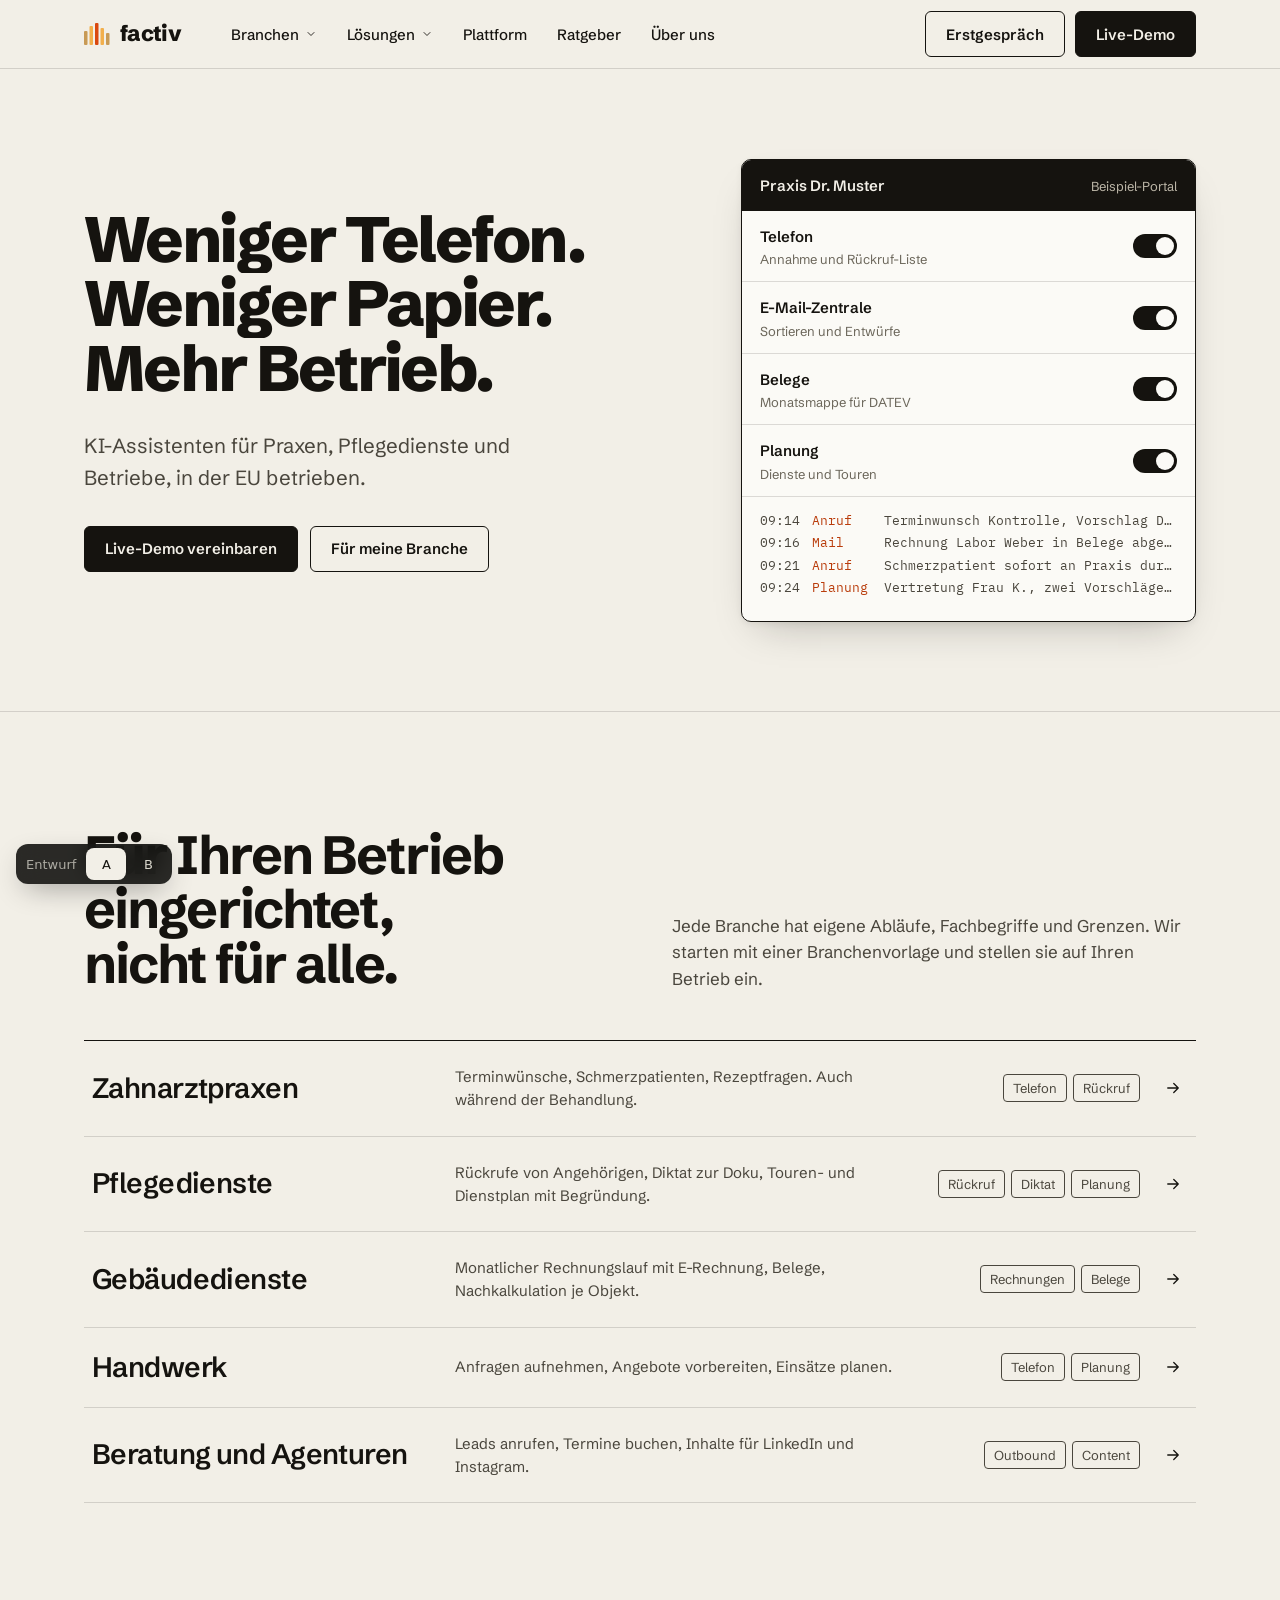
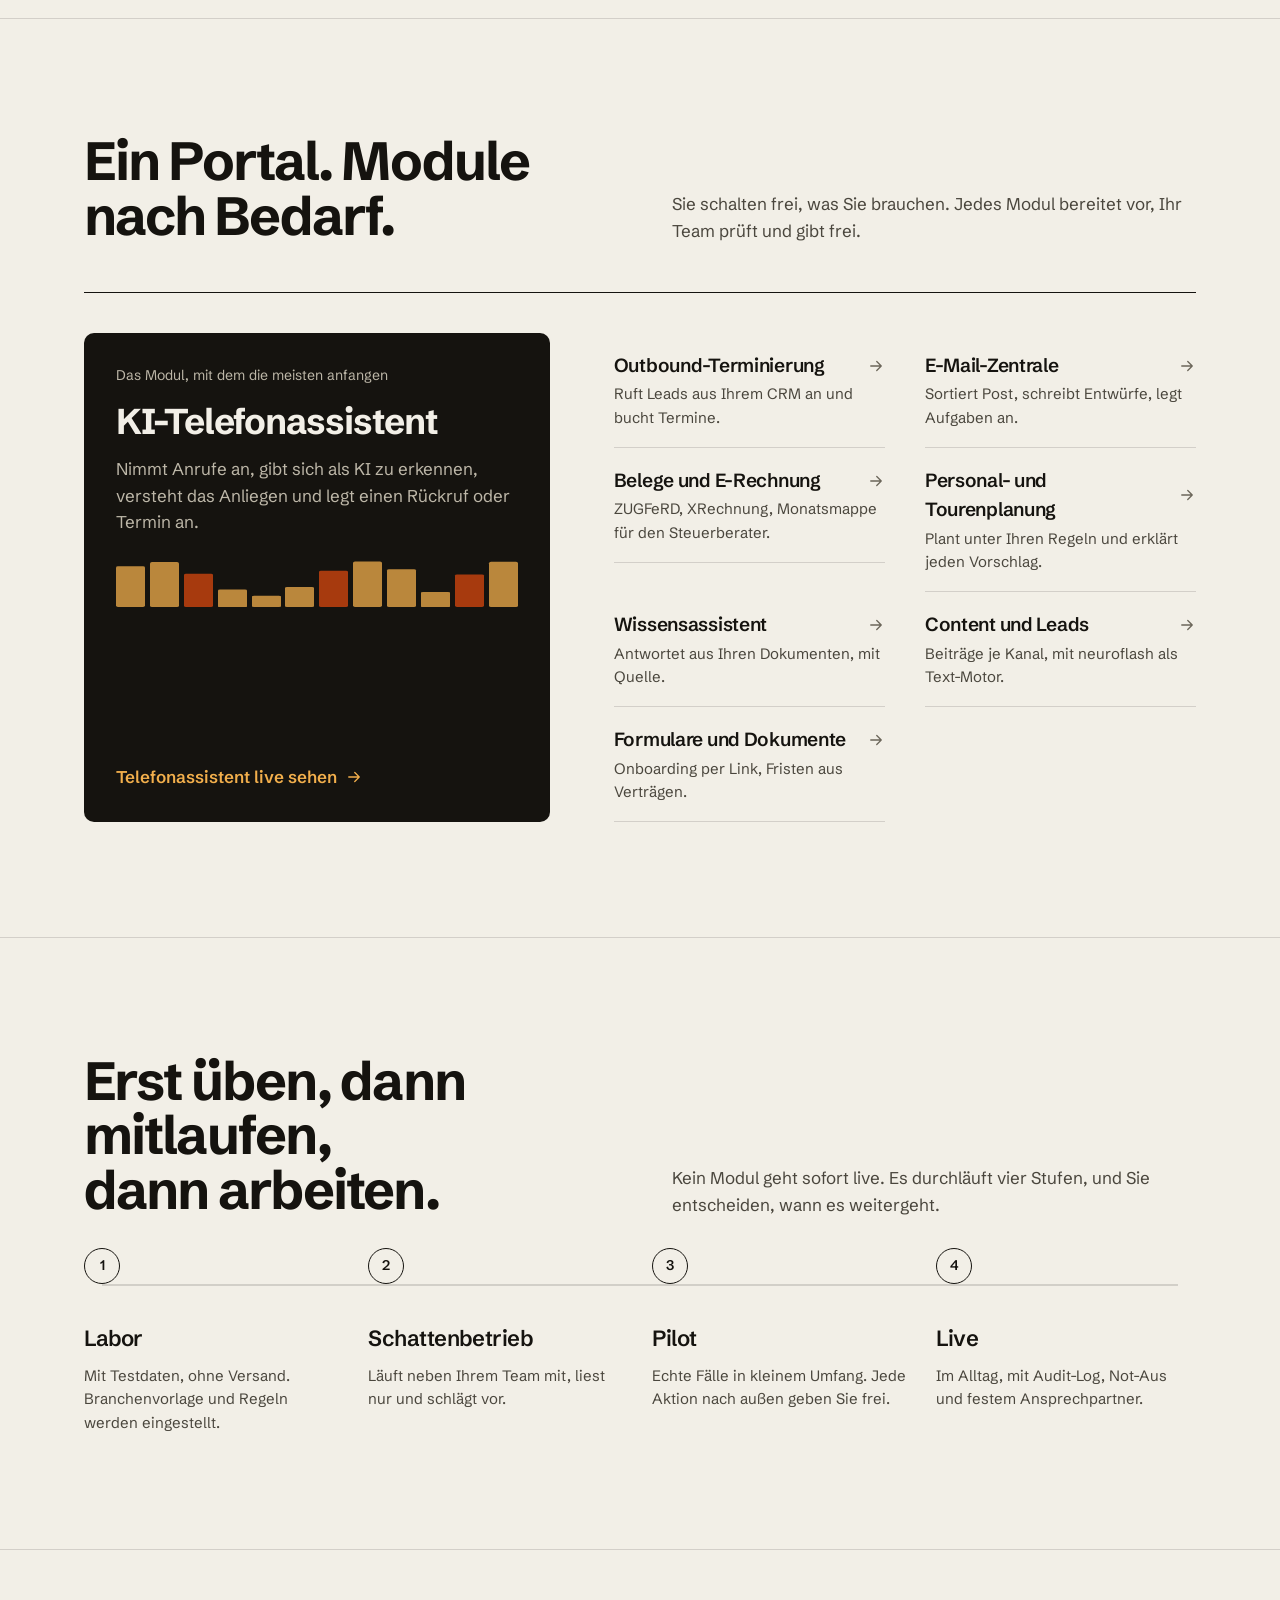
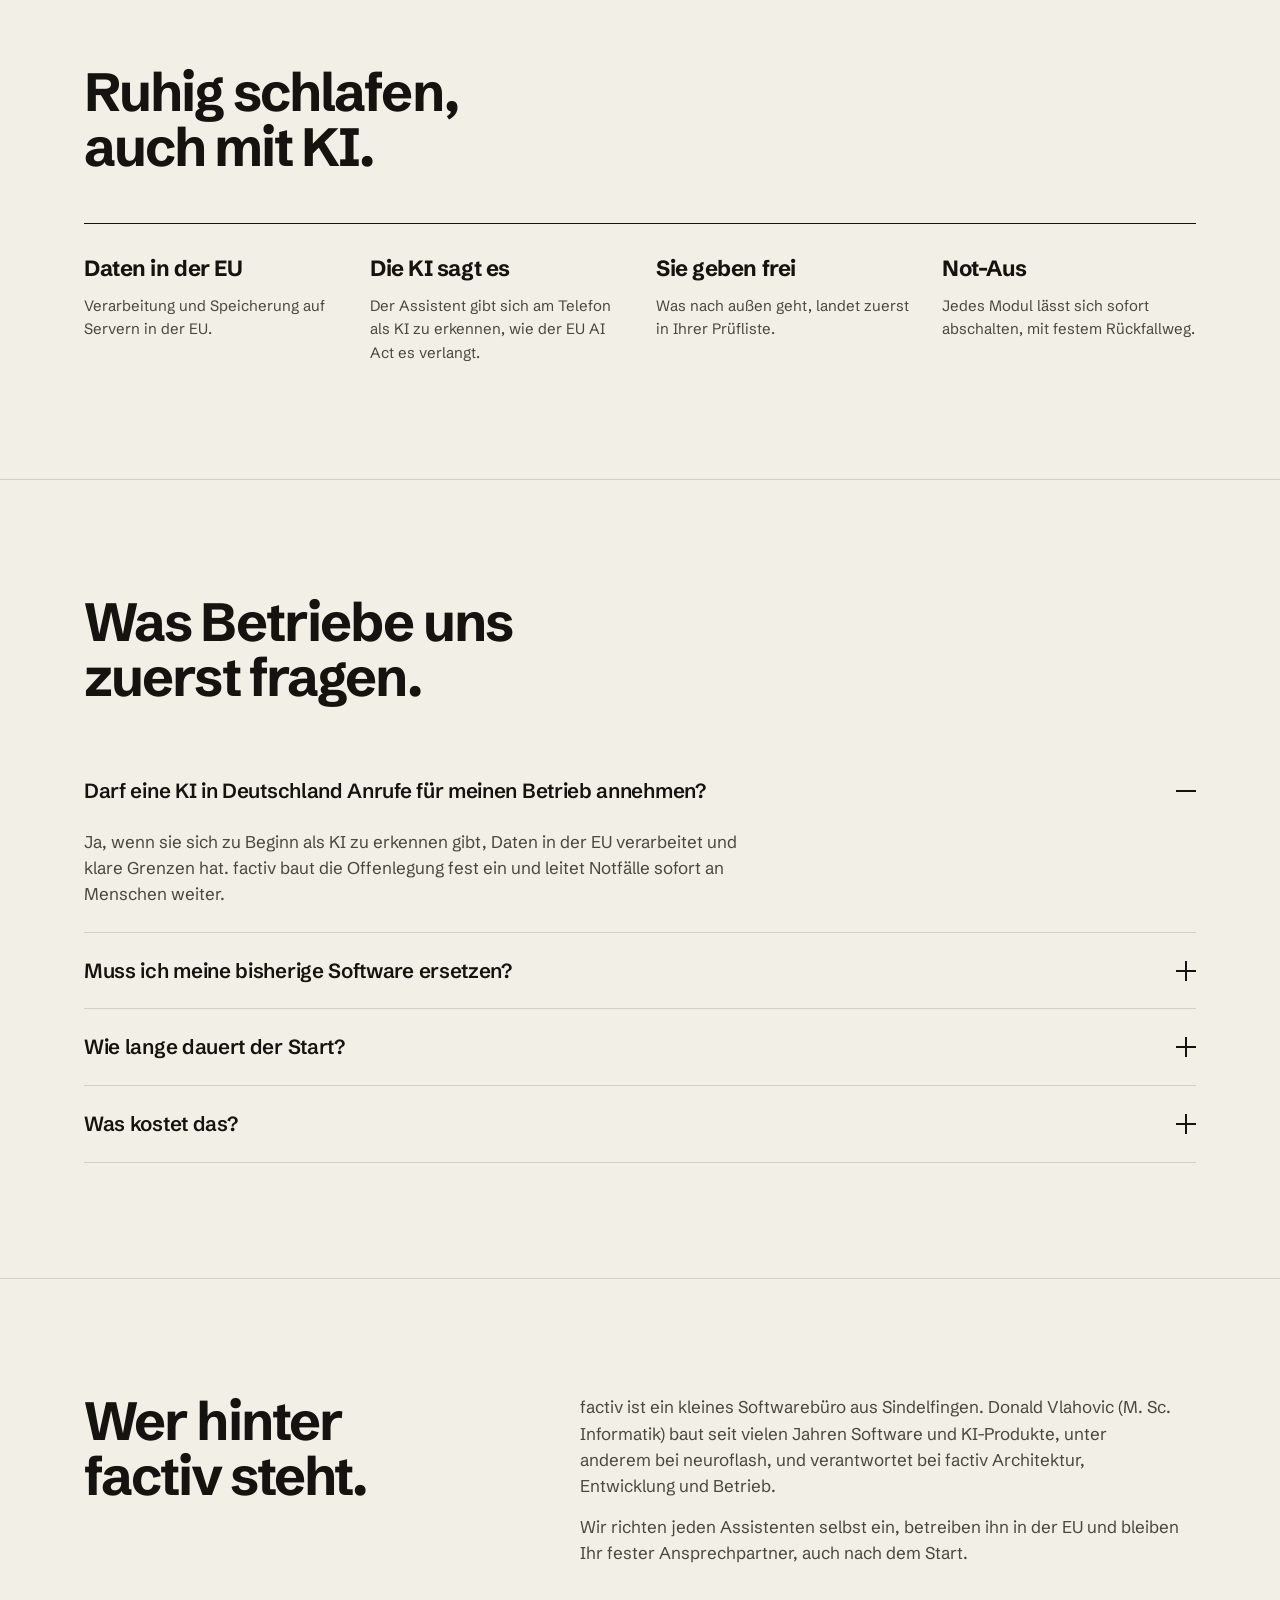
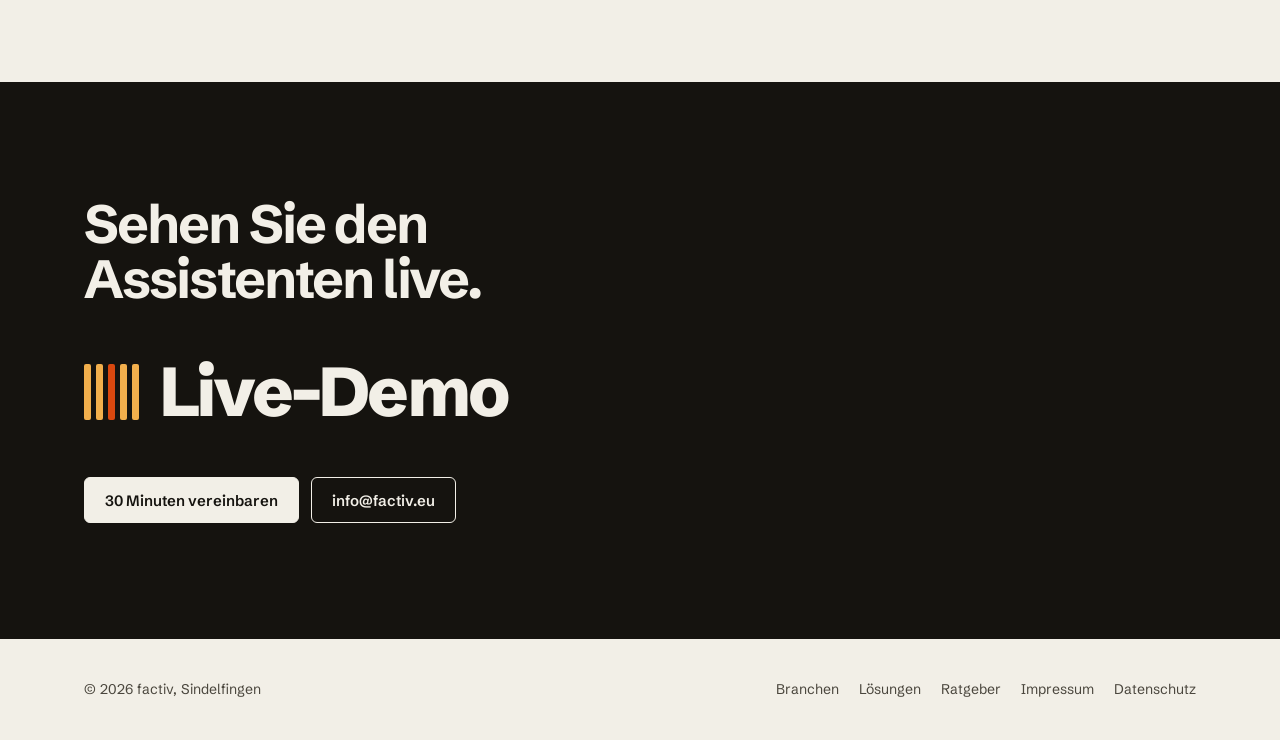
==== commit 816713c6: "fix: use info@factiv.eu as contact address Co-Authored-By: Claude Opus 5.5 <noreply@anthropic.com> C" ====
--- a/a/index.html
+++ b/a/index.html
@@ -13,7 +13,7 @@
 <script>document.documentElement.classList.add('js')</script>
 <script type="application/ld+json">
 {"@context":"https://schema.org","@graph":[
- {"@type":"Organization","@id":"https://factiv.eu/#org","name":"factiv","url":"https://factiv.eu/","email":"hello@factiv.eu","areaServed":"DE","knowsAbout":["KI-Telefonassistent","Outbound-Terminierung","E-Rechnung","Tourenplanung","DSGVO","EU AI Act"],"founder":{"@type":"Person","name":"Donald Vlahovic"},"sameAs":["https://linkedin.com/company/factiv"]},
+ {"@type":"Organization","@id":"https://factiv.eu/#org","name":"factiv","url":"https://factiv.eu/","email":"info@factiv.eu","areaServed":"DE","knowsAbout":["KI-Telefonassistent","Outbound-Terminierung","E-Rechnung","Tourenplanung","DSGVO","EU AI Act"],"founder":{"@type":"Person","name":"Donald Vlahovic"},"sameAs":["https://linkedin.com/company/factiv"]},
  {"@type":"FAQPage","mainEntity":[
   {"@type":"Question","name":"Darf eine KI in Deutschland Anrufe für meinen Betrieb annehmen?","acceptedAnswer":{"@type":"Answer","text":"Ja, wenn sie sich zu Beginn als KI zu erkennen gibt, Daten in der EU verarbeitet und klare Grenzen hat. factiv baut die Offenlegung nach EU AI Act fest ein und leitet Notfälle sofort an Menschen weiter."}},
   {"@type":"Question","name":"Wo werden die Daten gespeichert?","acceptedAnswer":{"@type":"Answer","text":"Auf Servern in der EU."}}
@@ -377,8 +377,8 @@
 <section id="kontakt" class="cta">
  <div class="wrap">
   <h2>Sehen Sie den Assistenten live.</h2>
-  <a class="phone" href="mailto:hello@factiv.eu?subject=Live-Demo%20factiv"><span class="wave" aria-hidden="true"><i></i><i></i><i></i><i></i><i></i></span>Live-Demo</a>
-  <div style="display:flex;gap:12px;flex-wrap:wrap"><a class="btn solid" href="mailto:hello@factiv.eu?subject=Live-Demo%20factiv">30 Minuten vereinbaren</a><a class="btn" href="mailto:hello@factiv.eu">hello@factiv.eu</a></div>
+  <a class="phone" href="mailto:info@factiv.eu?subject=Live-Demo%20factiv"><span class="wave" aria-hidden="true"><i></i><i></i><i></i><i></i><i></i></span>Live-Demo</a>
+  <div style="display:flex;gap:12px;flex-wrap:wrap"><a class="btn solid" href="mailto:info@factiv.eu?subject=Live-Demo%20factiv">30 Minuten vereinbaren</a><a class="btn" href="mailto:info@factiv.eu">info@factiv.eu</a></div>
  </div>
 </section>
 </main>
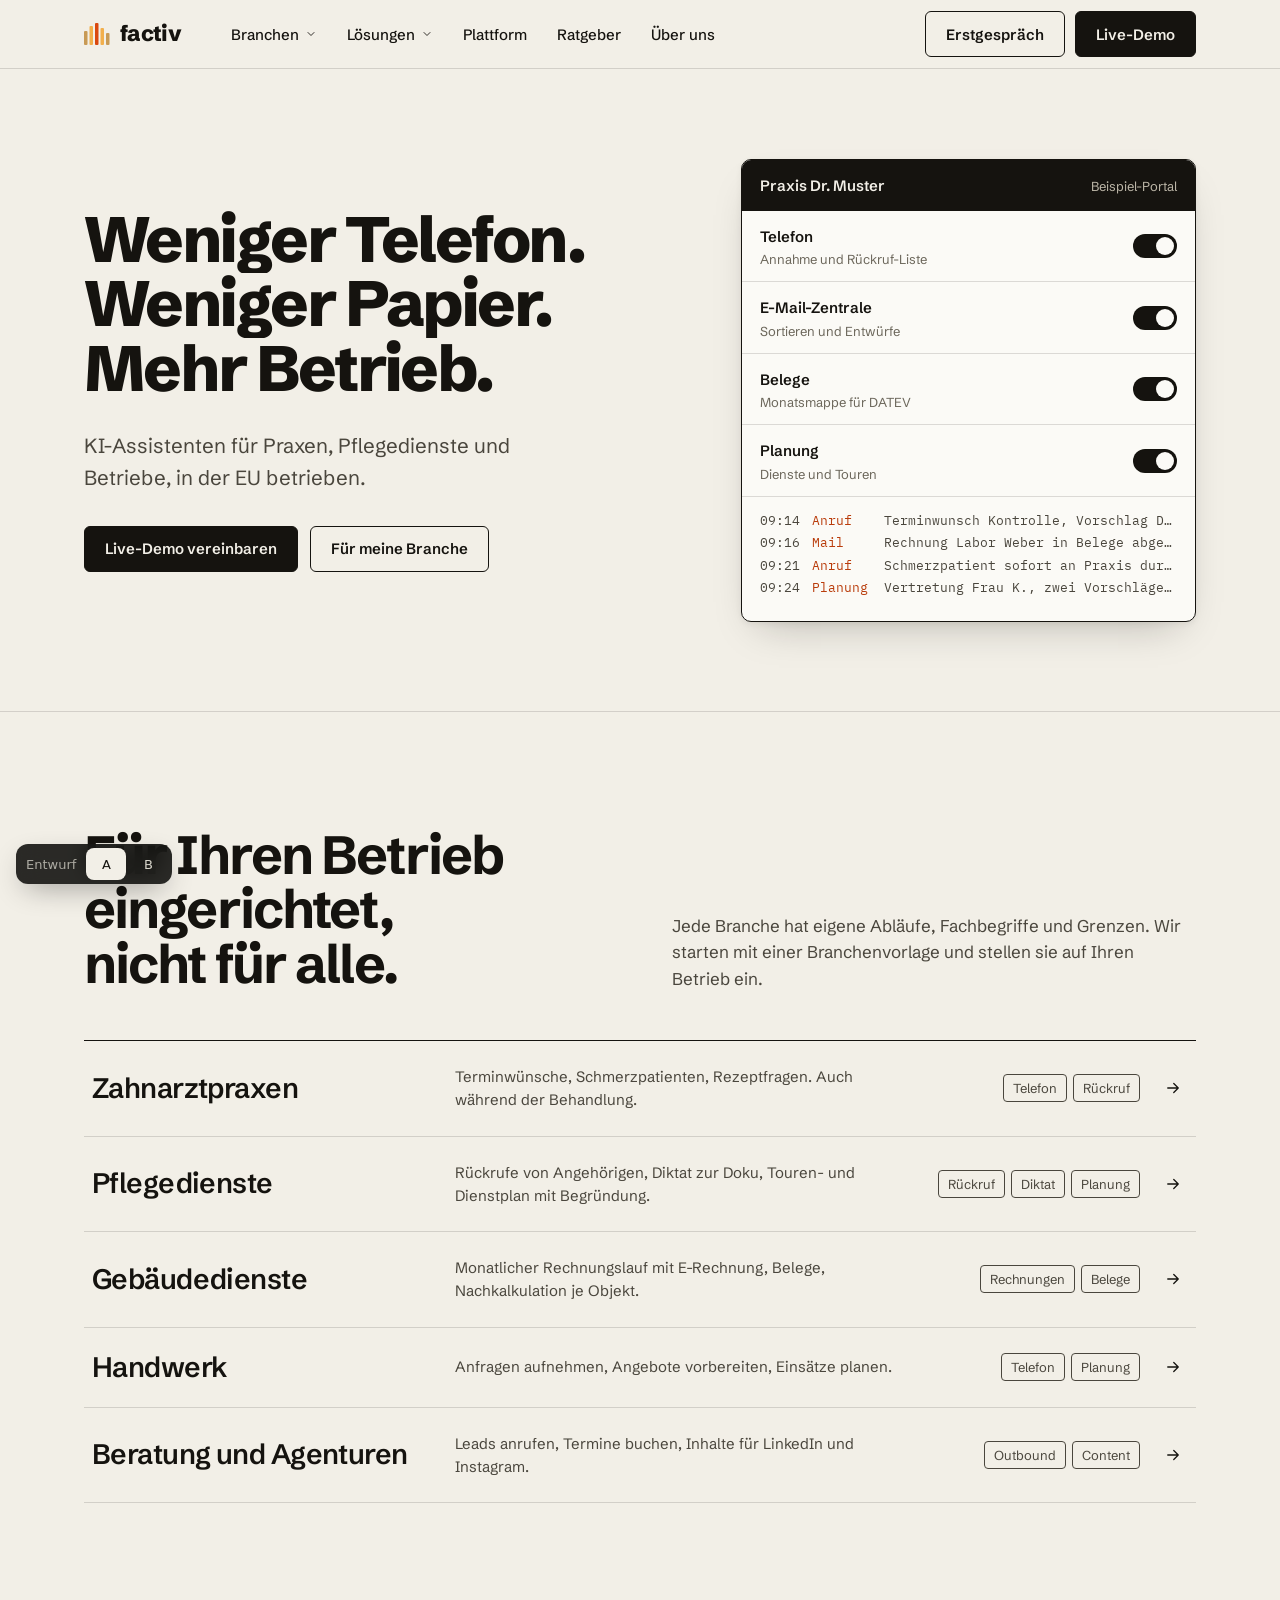
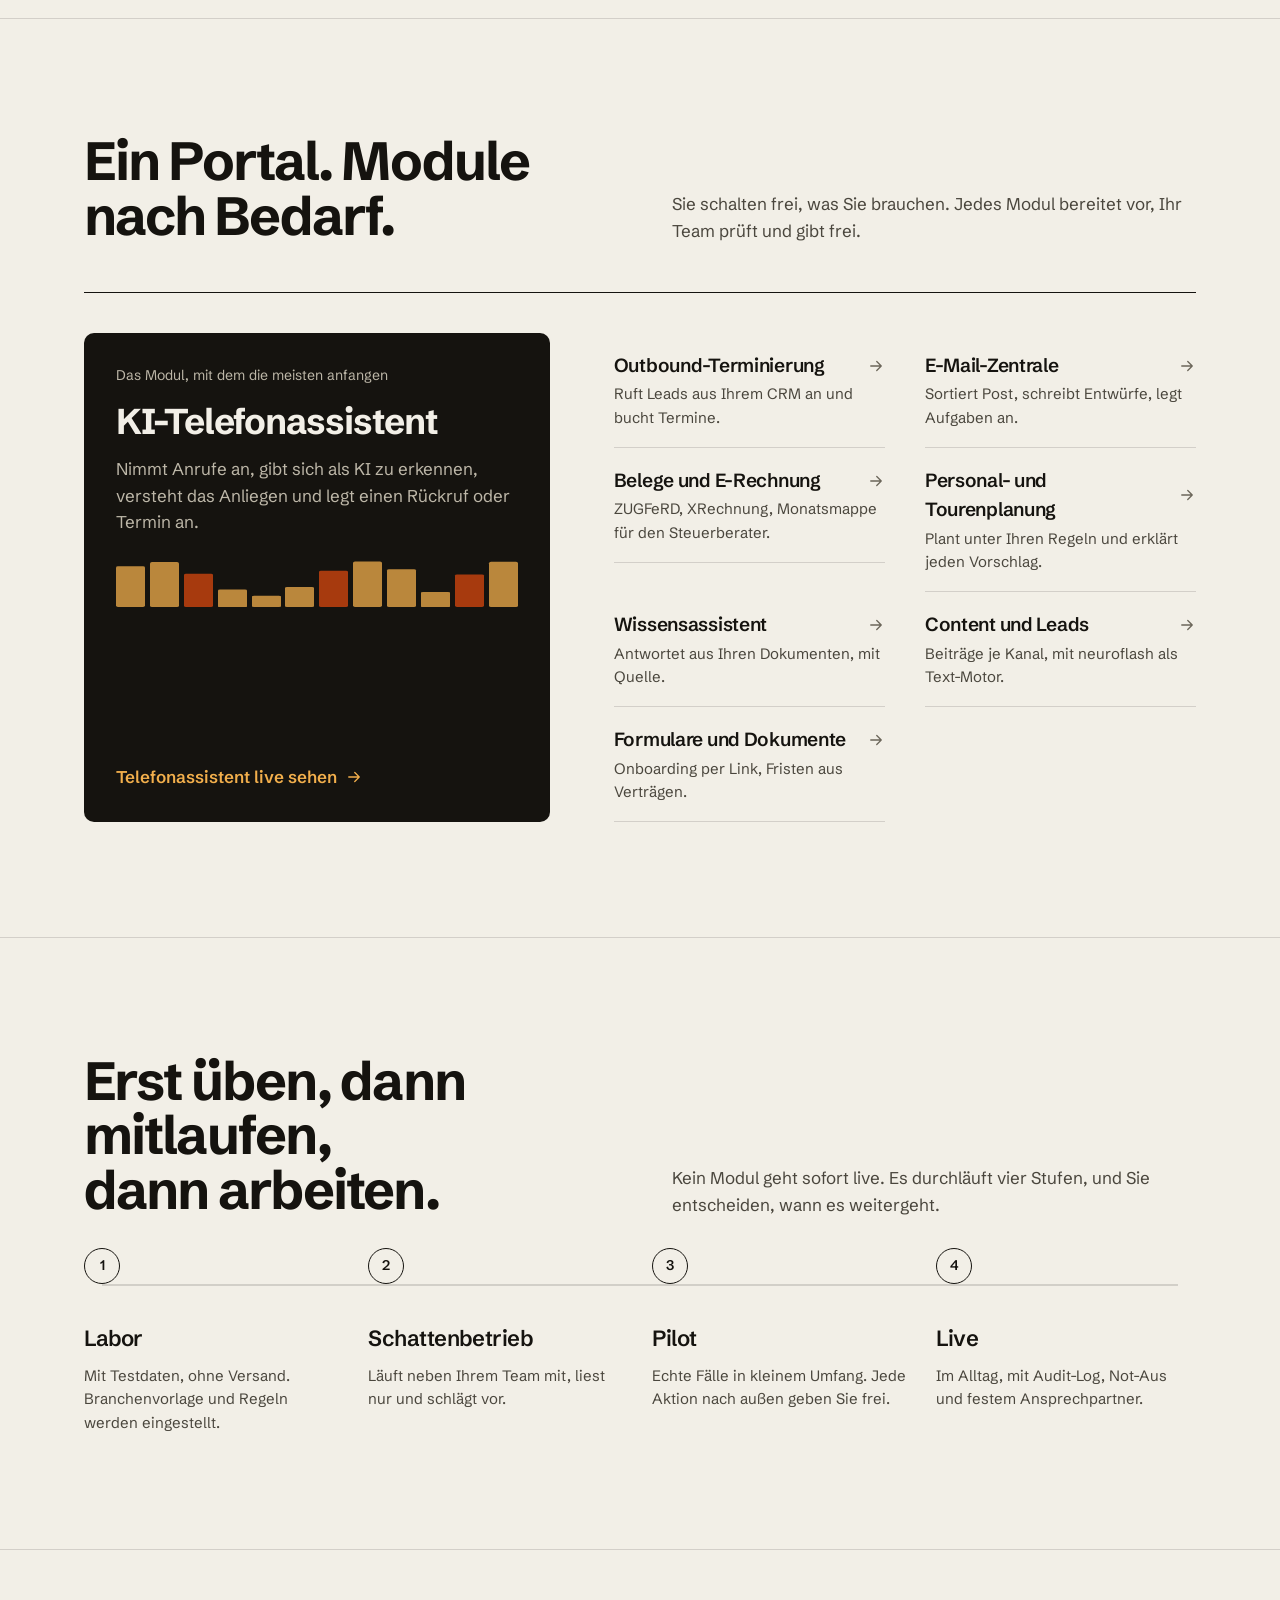
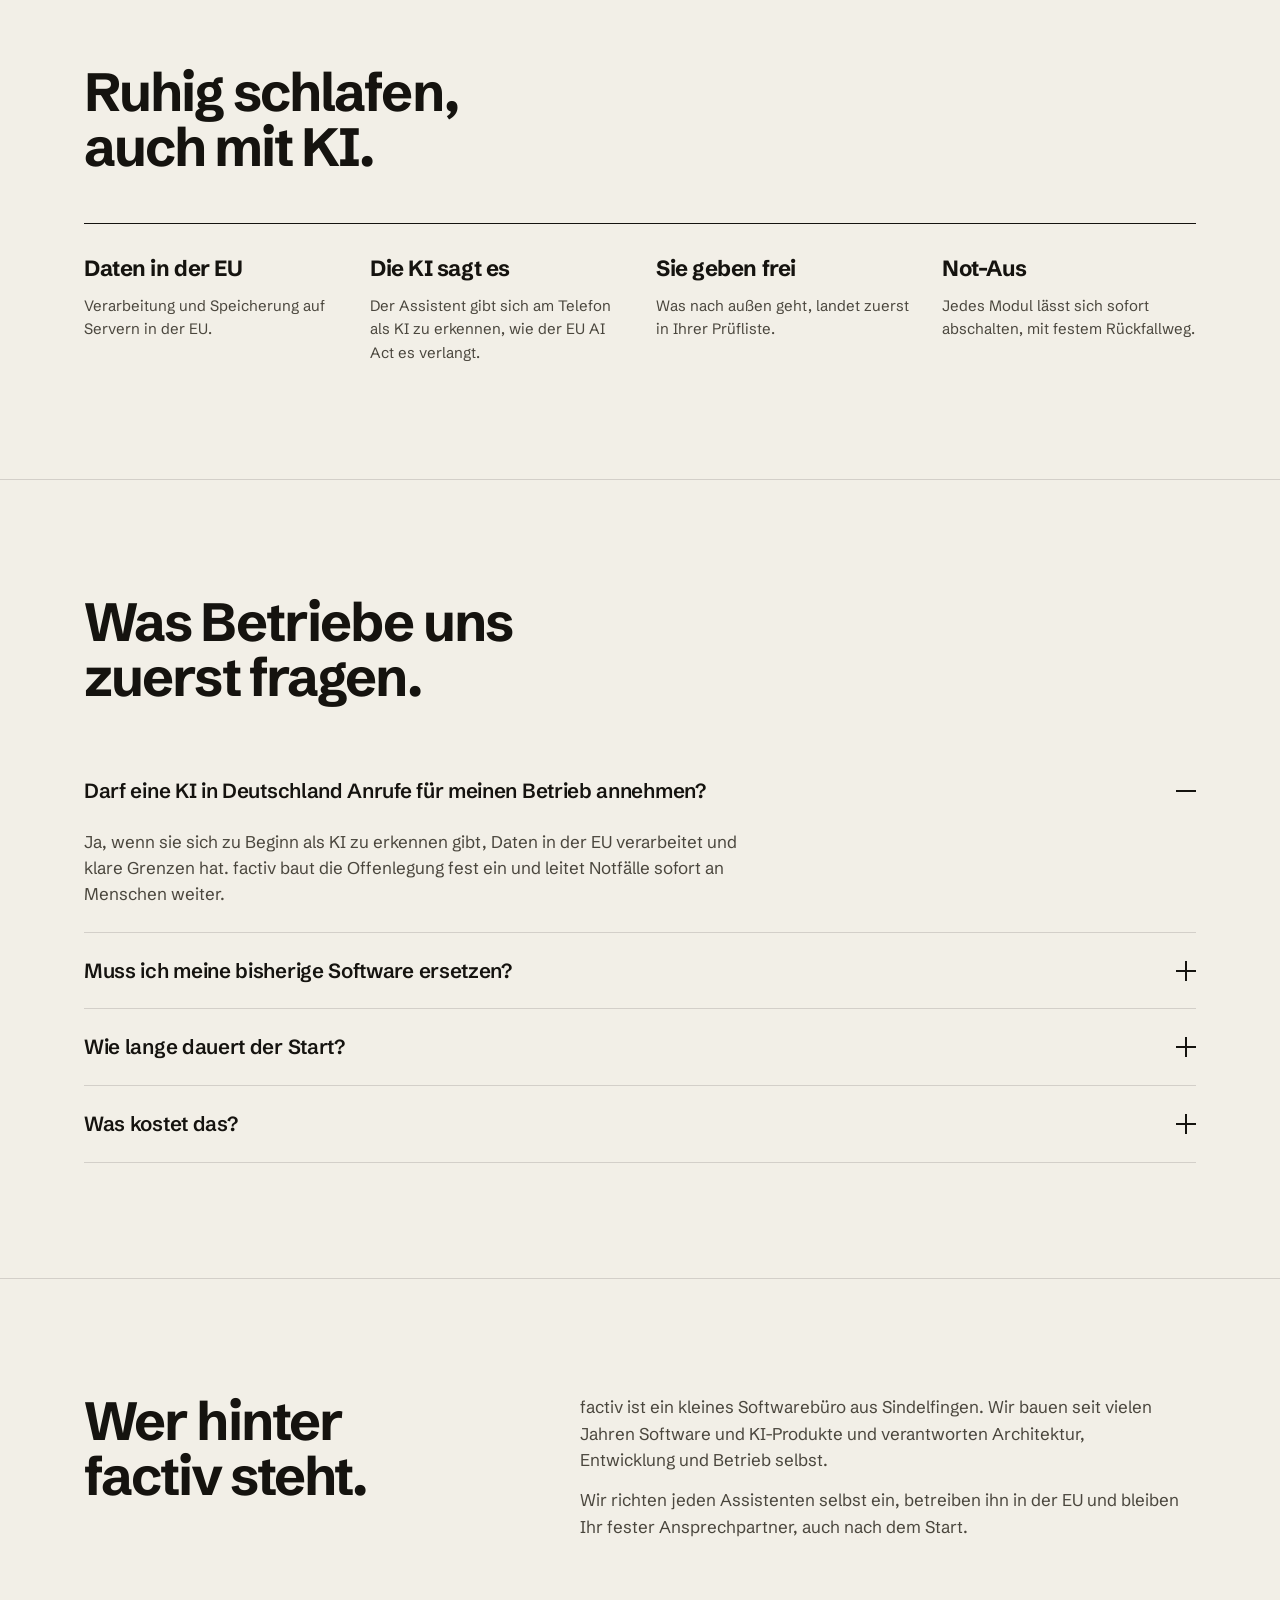
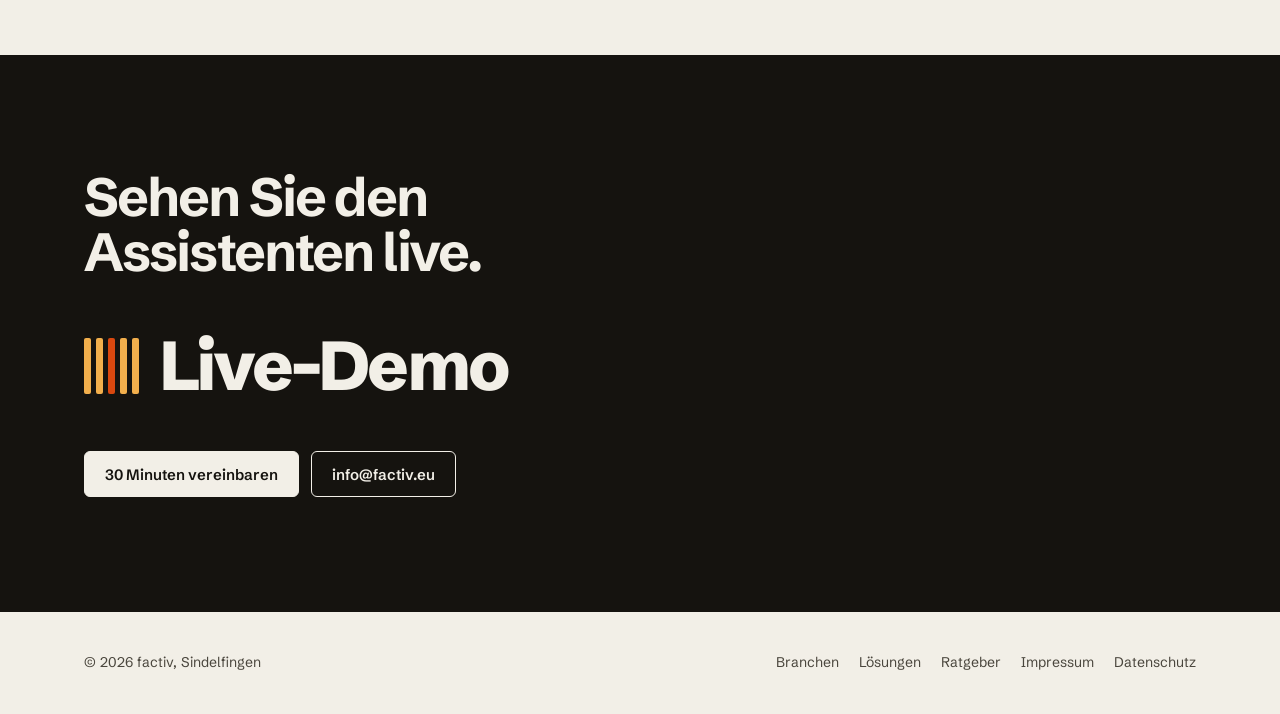
==== commit e5f42ab7: "fix: drop name and neuroflash from the about section Co-Authored-By: Claude Opus 5.5 <noreply@anthro" ====
--- a/a/index.html
+++ b/a/index.html
@@ -370,7 +370,7 @@
 <section id="ueber-uns" aria-labelledby="h-about">
  <div class="wrap about">
   <h2 id="h-about">Wer hinter factiv steht.</h2>
-  <div><p>factiv ist ein kleines Softwarebüro aus Sindelfingen. Donald Vlahovic (M.&nbsp;Sc. Informatik) baut seit vielen Jahren Software und KI-Produkte, unter anderem bei neuroflash, und verantwortet bei factiv Architektur, Entwicklung und Betrieb.</p>
+  <div><p>factiv ist ein kleines Softwarebüro aus Sindelfingen. Wir bauen seit vielen Jahren Software und KI-Produkte und verantworten Architektur, Entwicklung und Betrieb selbst.</p>
   <p>Wir richten jeden Assistenten selbst ein, betreiben ihn in der EU und bleiben Ihr fester Ansprechpartner, auch nach dem Start.</p></div>
  </div>
 </section>
